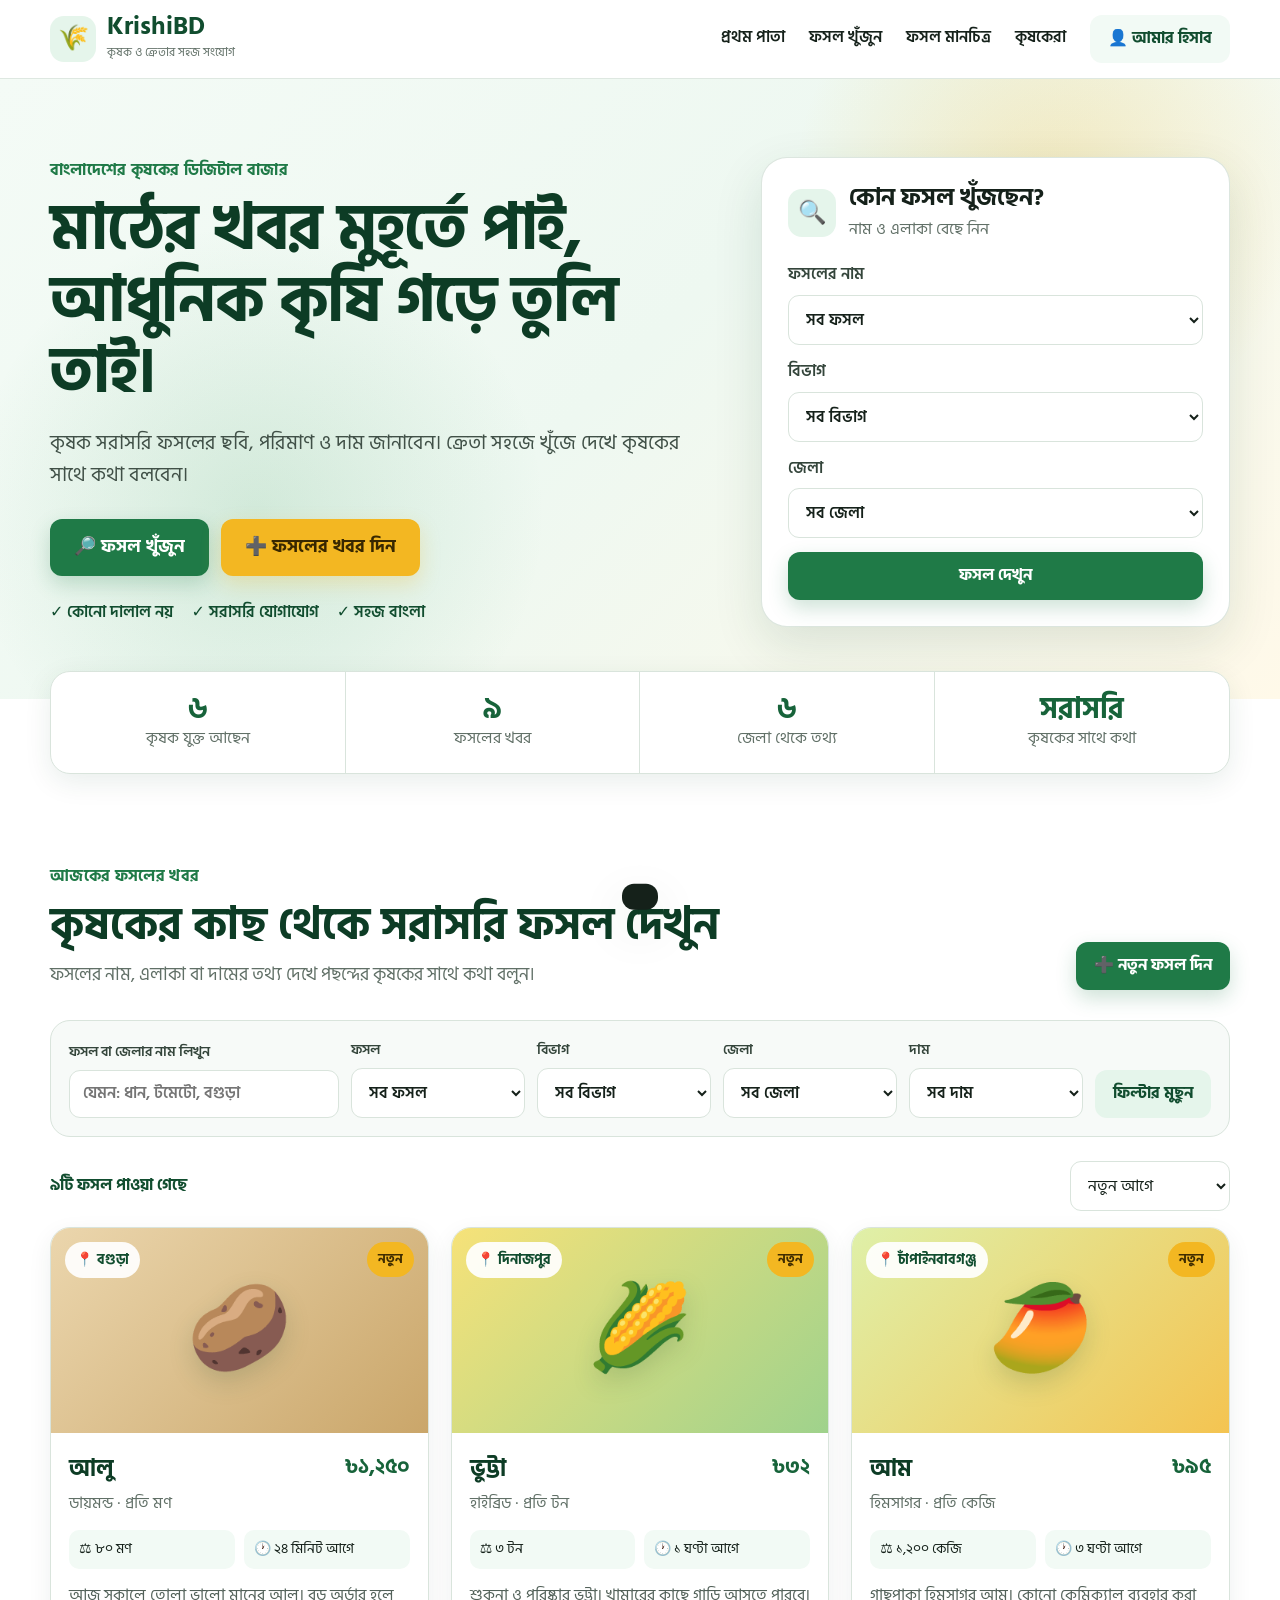
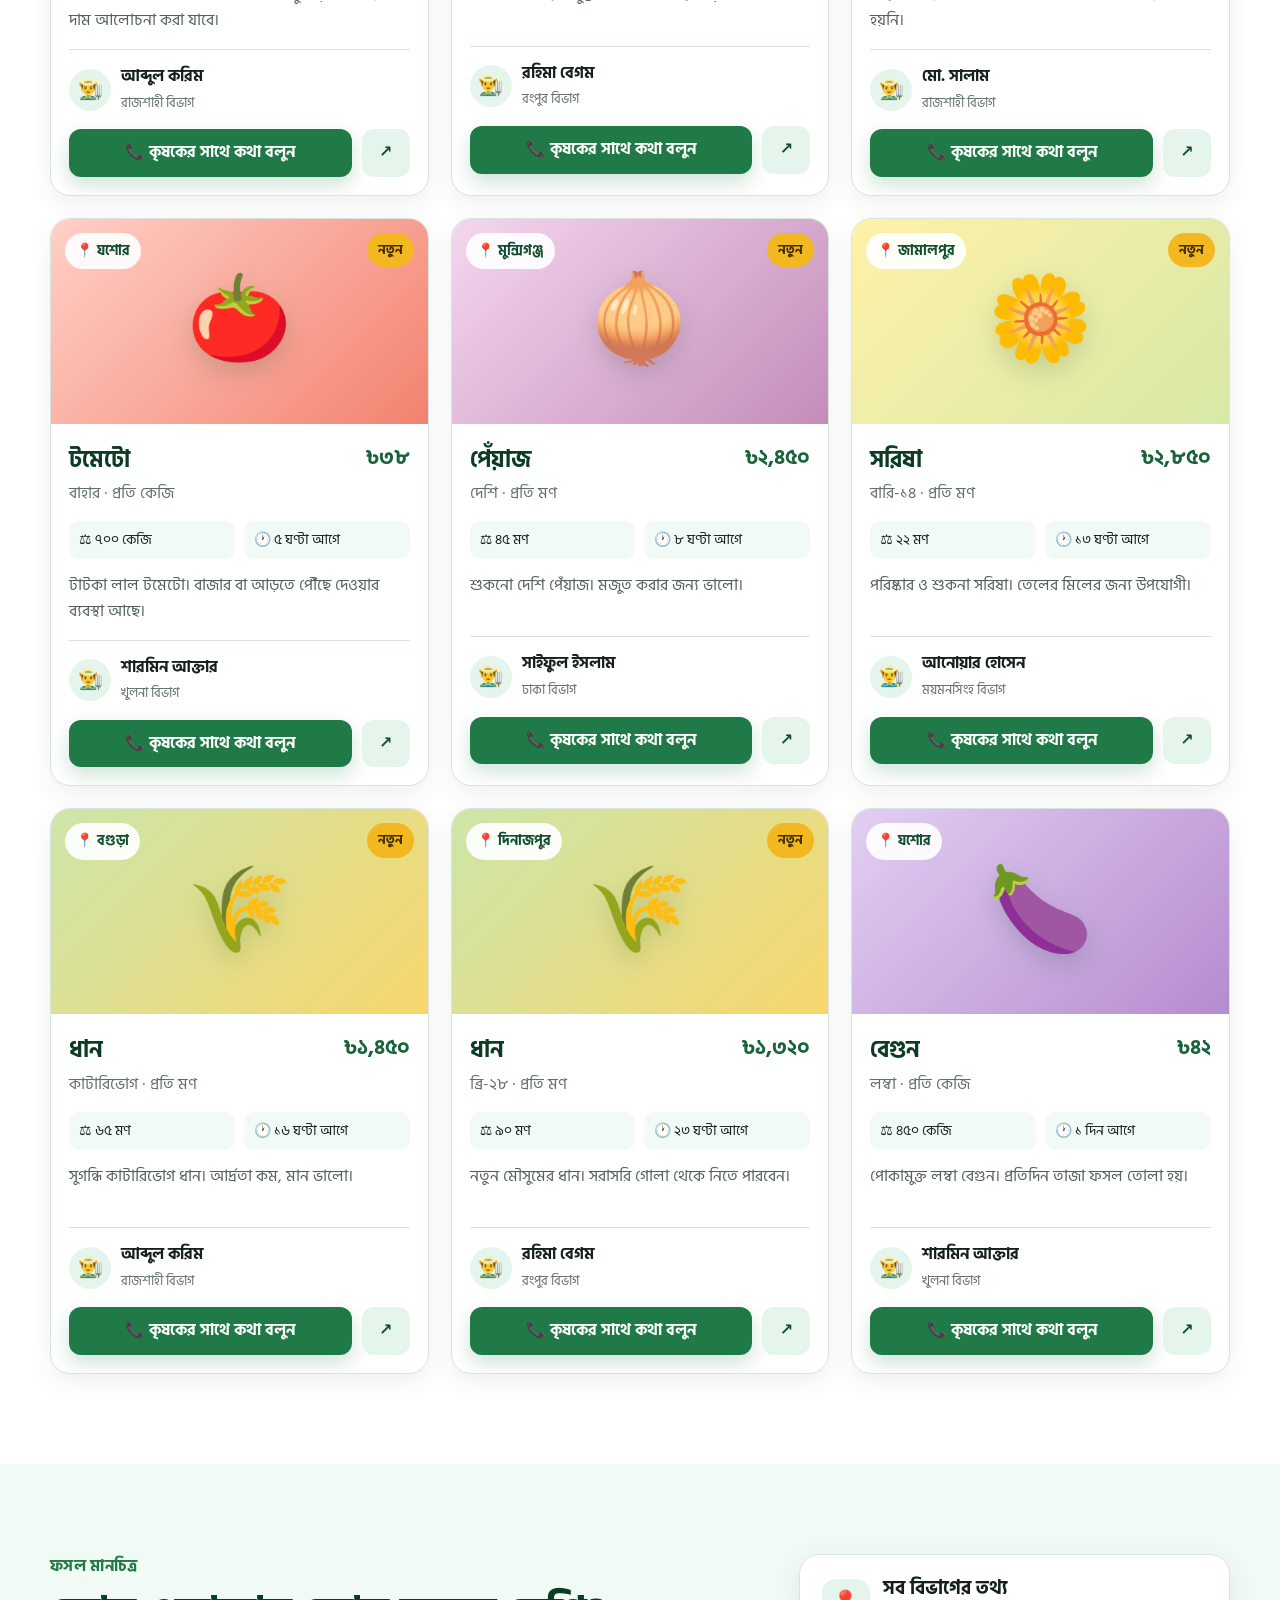
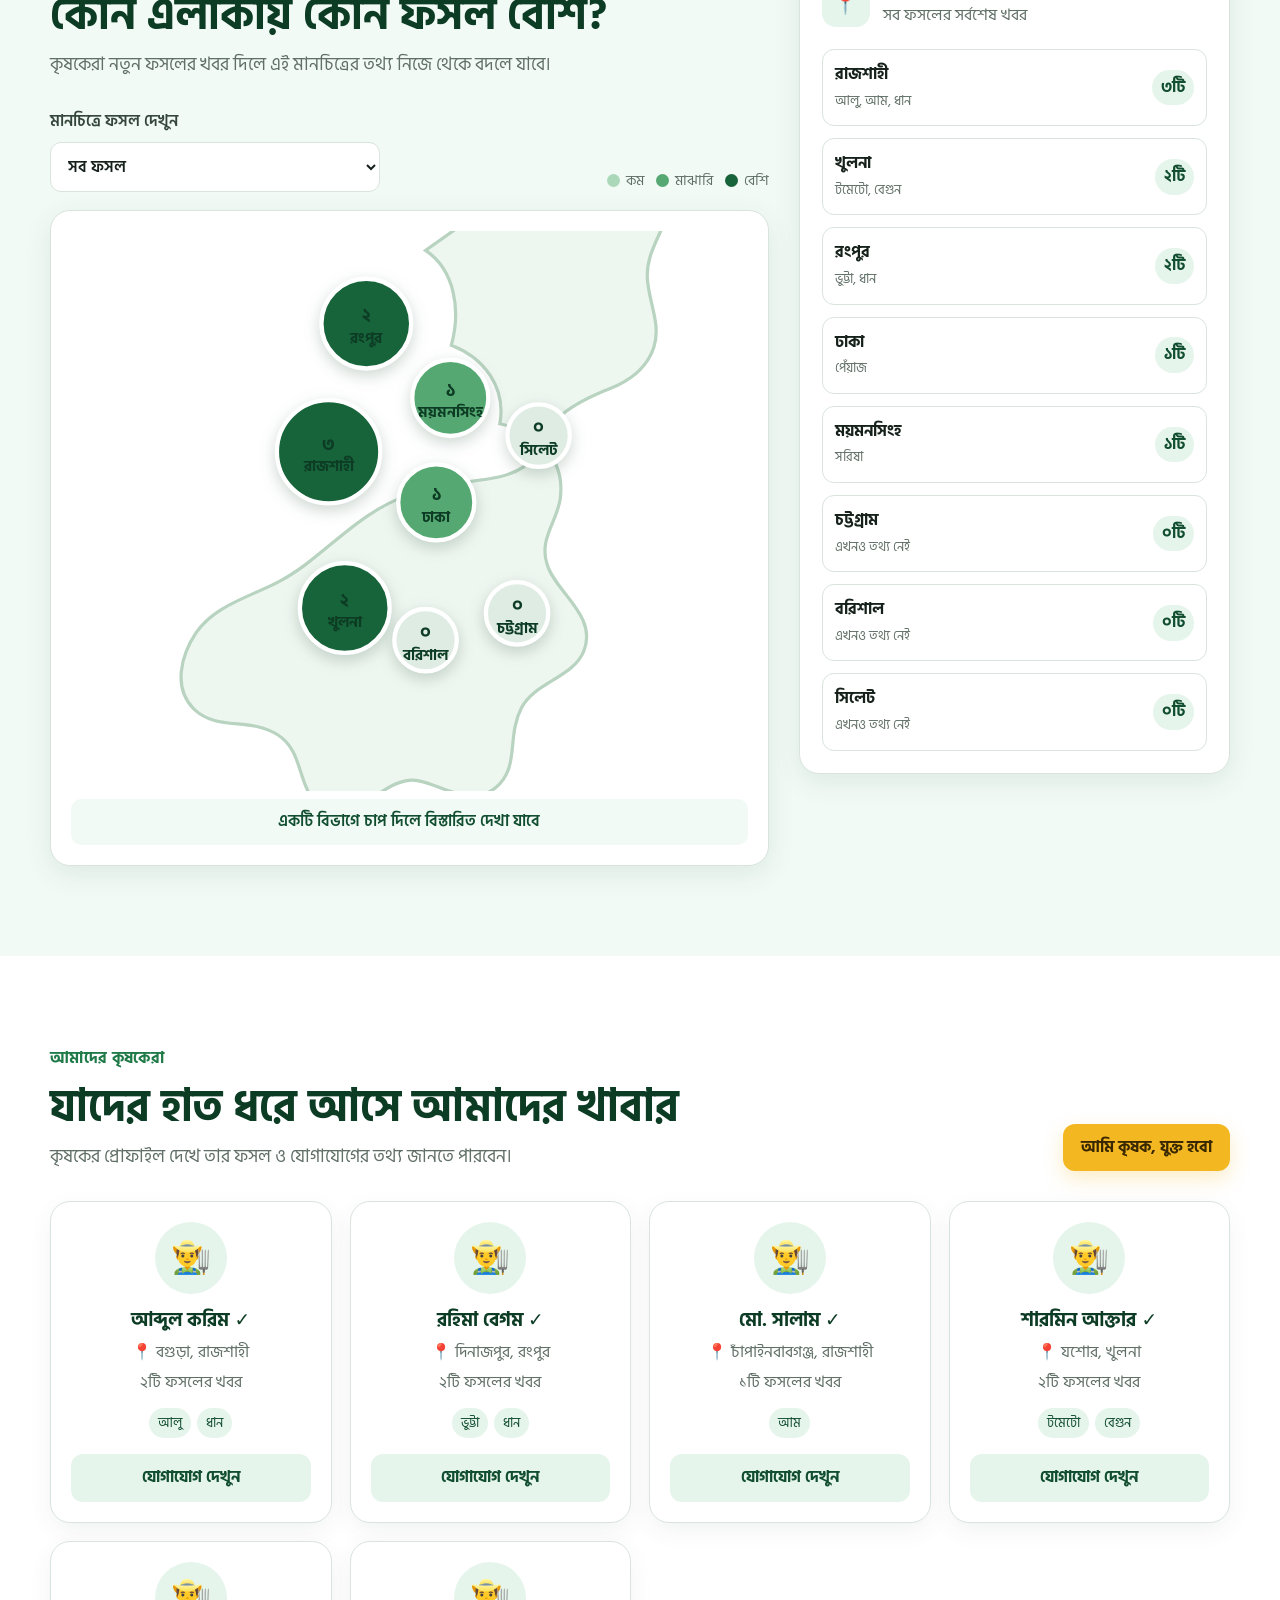
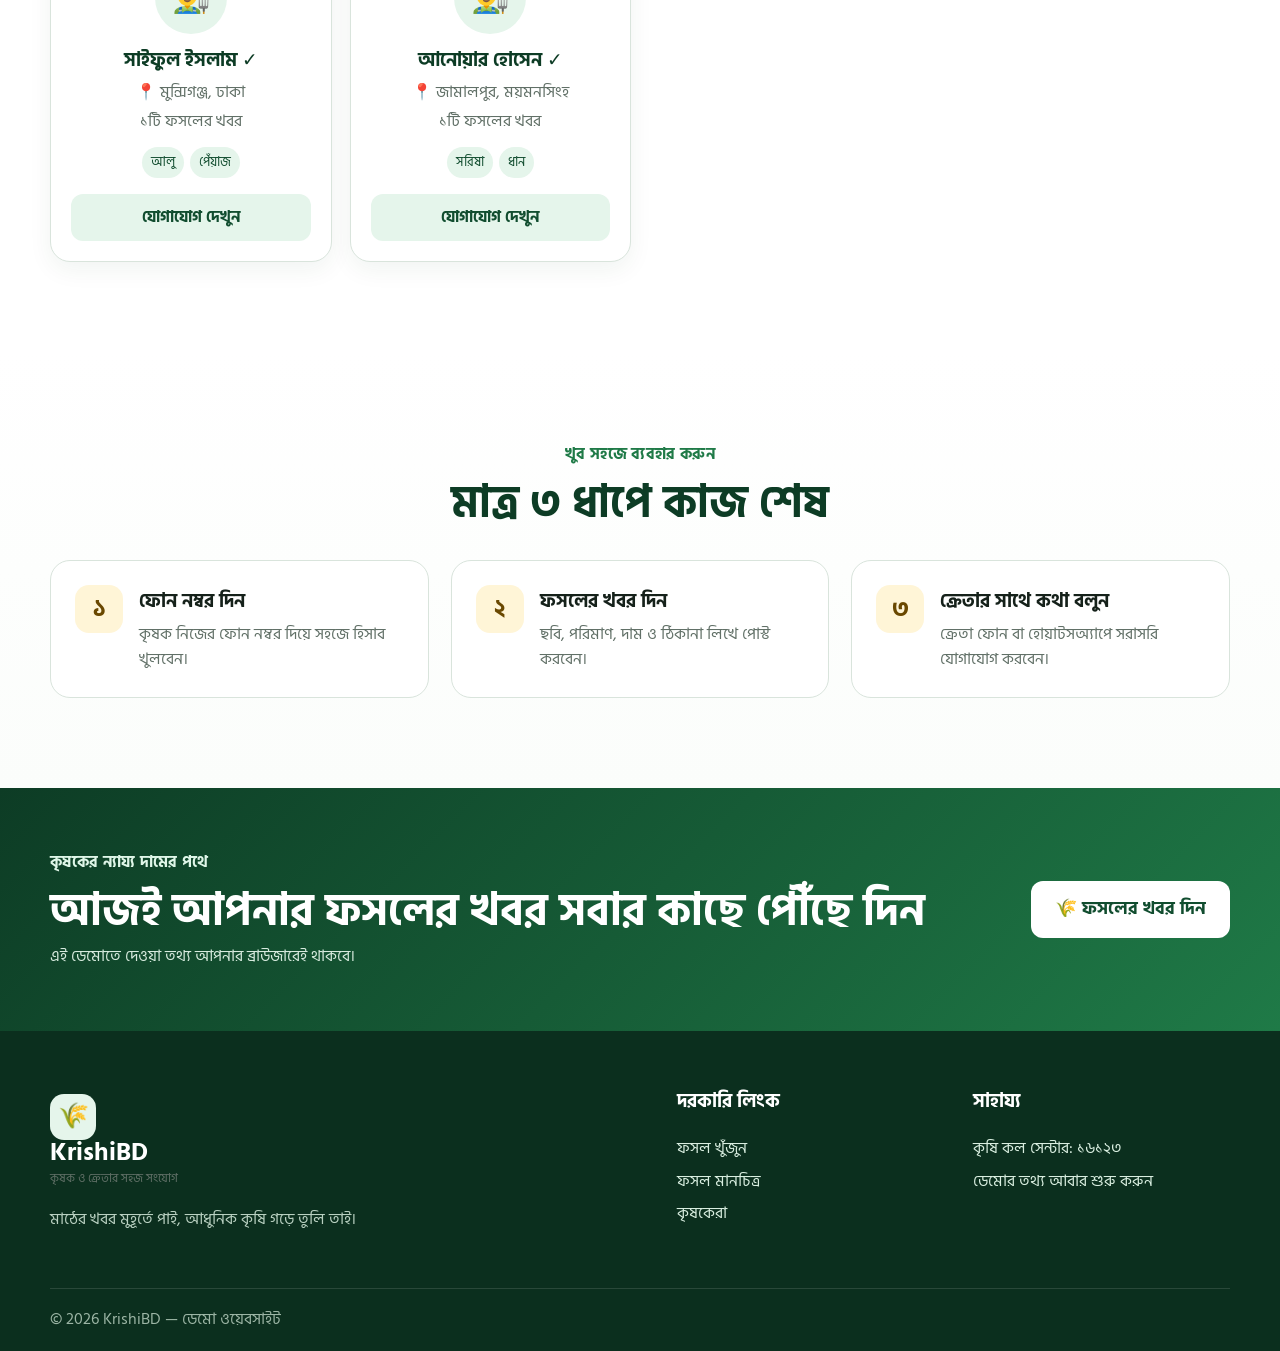
==== index.html @ a8536358 "Add files via upload" ====
<!DOCTYPE html>
<html lang="bn">
<head>
  <meta charset="UTF-8" />
  <meta name="viewport" content="width=device-width, initial-scale=1.0" />
  <meta name="description" content="KrishiBD — বাংলাদেশের কৃষক ও ক্রেতাদের সহজ সংযোগের ডিজিটাল প্ল্যাটফর্ম।" />
  <meta name="theme-color" content="#17633a" />
  <title>KrishiBD — কৃষকের ফসল, সবার কাছে</title>
  <link rel="preconnect" href="https://fonts.googleapis.com" />
  <link rel="preconnect" href="https://fonts.gstatic.com" crossorigin />
  <link href="https://fonts.googleapis.com/css2?family=Hind+Siliguri:wght@400;500;600;700&display=swap" rel="stylesheet" />
  <link rel="stylesheet" href="styles.css" />
</head>
<body>
  <a class="skip-link" href="#mainContent">মূল অংশে যান</a>

  <header class="site-header">
    <div class="container header-inner">
      <a class="brand" href="#home" aria-label="KrishiBD প্রথম পাতা">
        <span class="brand-mark" aria-hidden="true">🌾</span>
        <span>
          <strong>KrishiBD</strong>
          <small>কৃষক ও ক্রেতার সহজ সংযোগ</small>
        </span>
      </a>

      <button class="menu-button" id="menuButton" type="button" aria-expanded="false" aria-controls="mainNav">
        <span aria-hidden="true">☰</span>
        মেনু
      </button>

      <nav class="main-nav" id="mainNav" aria-label="প্রধান মেনু">
        <a href="#home">প্রথম পাতা</a>
        <a href="#crops">ফসল খুঁজুন</a>
        <a href="#map">ফসল মানচিত্র</a>
        <a href="#farmers">কৃষকেরা</a>
        <button class="button button-light" id="accountButton" type="button">👤 আমার হিসাব</button>
      </nav>
    </div>
  </header>

  <main id="mainContent">
    <section class="hero" id="home">
      <div class="container hero-grid">
        <div class="hero-copy">
          <span class="eyebrow">বাংলাদেশের কৃষকের ডিজিটাল বাজার</span>
          <h1>মাঠের খবর মুহূর্তে পাই,<br />আধুনিক কৃষি গড়ে তুলি তাই।</h1>
          <p>
            কৃষক সরাসরি ফসলের ছবি, পরিমাণ ও দাম জানাবেন। ক্রেতা সহজে খুঁজে দেখে কৃষকের সাথে কথা বলবেন।
          </p>
          <div class="hero-actions">
            <a class="button button-primary button-large" href="#crops">🔎 ফসল খুঁজুন</a>
            <button class="button button-secondary button-large" id="addPostHero" type="button">➕ ফসলের খবর দিন</button>
          </div>
          <div class="trust-line">
            <span>✓ কোনো দালাল নয়</span>
            <span>✓ সরাসরি যোগাযোগ</span>
            <span>✓ সহজ বাংলা</span>
          </div>
        </div>

        <aside class="hero-card" aria-label="দ্রুত ফসল খোঁজার ফর্ম">
          <div class="hero-card-heading">
            <span class="round-icon" aria-hidden="true">🔍</span>
            <div>
              <h2>কোন ফসল খুঁজছেন?</h2>
              <p>নাম ও এলাকা বেছে নিন</p>
            </div>
          </div>

          <form id="heroSearchForm" class="search-form">
            <label>
              ফসলের নাম
              <select id="heroCrop">
                <option value="">সব ফসল</option>
              </select>
            </label>
            <label>
              বিভাগ
              <select id="heroDivision">
                <option value="">সব বিভাগ</option>
              </select>
            </label>
            <label>
              জেলা
              <select id="heroDistrict">
                <option value="">সব জেলা</option>
              </select>
            </label>
            <button class="button button-primary button-block" type="submit">ফসল দেখুন</button>
          </form>
        </aside>
      </div>
    </section>

    <section class="quick-stats" aria-label="ওয়েবসাইটের সংক্ষিপ্ত তথ্য">
      <div class="container stats-grid">
        <article><strong id="statFarmers">০</strong><span>কৃষক যুক্ত আছেন</span></article>
        <article><strong id="statPosts">০</strong><span>ফসলের খবর</span></article>
        <article><strong id="statDistricts">০</strong><span>জেলা থেকে তথ্য</span></article>
        <article><strong>সরাসরি</strong><span>কৃষকের সাথে কথা</span></article>
      </div>
    </section>

    <section class="section" id="crops">
      <div class="container">
        <div class="section-heading split-heading">
          <div>
            <span class="eyebrow">আজকের ফসলের খবর</span>
            <h2>কৃষকের কাছ থেকে সরাসরি ফসল দেখুন</h2>
            <p>ফসলের নাম, এলাকা বা দামের তথ্য দেখে পছন্দের কৃষকের সাথে কথা বলুন।</p>
          </div>
          <button class="button button-primary" id="addPostTop" type="button">➕ নতুন ফসল দিন</button>
        </div>

        <div class="filter-panel" aria-label="ফসল খোঁজার ফিল্টার">
          <label class="search-wide">
            <span>ফসল বা জেলার নাম লিখুন</span>
            <input id="keywordSearch" type="search" placeholder="যেমন: ধান, টমেটো, বগুড়া" />
          </label>
          <label>
            <span>ফসল</span>
            <select id="cropFilter"><option value="">সব ফসল</option></select>
          </label>
          <label>
            <span>বিভাগ</span>
            <select id="divisionFilter"><option value="">সব বিভাগ</option></select>
          </label>
          <label>
            <span>জেলা</span>
            <select id="districtFilter"><option value="">সব জেলা</option></select>
          </label>
          <label>
            <span>দাম</span>
            <select id="priceFilter">
              <option value="">সব দাম</option>
              <option value="low">৳৫০ পর্যন্ত</option>
              <option value="medium">৳৫১–৳১০০</option>
              <option value="high">৳১০০-এর বেশি</option>
            </select>
          </label>
          <button class="button button-soft" id="clearFilters" type="button">ফিল্টার মুছুন</button>
        </div>

        <div class="result-line">
          <p id="resultCount">০টি ফসল পাওয়া গেছে</p>
          <select id="sortPosts" aria-label="ফসল সাজানোর ধরন">
            <option value="newest">নতুন আগে</option>
            <option value="priceLow">কম দাম আগে</option>
            <option value="priceHigh">বেশি দাম আগে</option>
            <option value="quantityHigh">বেশি পরিমাণ আগে</option>
          </select>
        </div>

        <div class="crop-grid" id="cropGrid" aria-live="polite"></div>
        <div class="empty-state hidden" id="emptyState">
          <div aria-hidden="true">🌱</div>
          <h3>কোনো ফসল পাওয়া যায়নি</h3>
          <p>অন্য ফসল বা এলাকা দিয়ে আবার খুঁজুন।</p>
          <button class="button button-primary" type="button" id="emptyClear">সব ফসল দেখুন</button>
        </div>
      </div>
    </section>

    <section class="section section-soft" id="map">
      <div class="container map-layout">
        <div>
          <div class="section-heading">
            <span class="eyebrow">ফসল মানচিত্র</span>
            <h2>কোন এলাকায় কোন ফসল বেশি?</h2>
            <p>কৃষকেরা নতুন ফসলের খবর দিলে এই মানচিত্রের তথ্য নিজে থেকে বদলে যাবে।</p>
          </div>

          <div class="map-controls">
            <label>
              মানচিত্রে ফসল দেখুন
              <select id="mapCropSelect"><option value="">সব ফসল</option></select>
            </label>
            <div class="legend" aria-label="মানচিত্রের রঙের অর্থ">
              <span><i class="level level-low"></i> কম</span>
              <span><i class="level level-medium"></i> মাঝারি</span>
              <span><i class="level level-high"></i> বেশি</span>
            </div>
          </div>

          <div class="map-card">
            <svg class="bd-map" viewBox="0 0 420 520" role="img" aria-labelledby="mapTitle mapDesc">
              <title id="mapTitle">বাংলাদেশের বিভাগভিত্তিক ফসল মানচিত্র</title>
              <desc id="mapDesc">প্রতিটি বৃত্ত একটি বিভাগ দেখায়। ফসলের পোস্ট বেশি হলে বৃত্ত বড় ও গাঢ় হবে।</desc>
              <path class="map-shape" d="M225 18c27 18 33 55 24 88 31 12 51 40 45 73 37 8 61 34 56 70-3 21-20 37-12 61 8 26 47 47 34 80-10 25-46 29-58 53-14 27-1 55-24 74-26 21-58-9-79-7-31 3-46 38-77 27-30-11-19-52-46-69-26-17-56-3-78-24-20-20-12-50 2-71 17-25 49-33 76-47 31-16 55-43 84-62 25-17 52-26 83-30 22-3 45-4 61-15 17-12 18-35 35-48 13-11 28-18 46-25 20-8 34-20 40-38 7-22-5-42-6-64-2-30 24-52 22-82-2-27-28-44-19-72 6-20 23-35 42-49Z" />
              <g id="mapPoints"></g>
            </svg>
            <div class="map-tip" id="mapTip">একটি বিভাগে চাপ দিলে বিস্তারিত দেখা যাবে</div>
          </div>
        </div>

        <aside class="map-summary">
          <div class="summary-header">
            <span class="round-icon" aria-hidden="true">📍</span>
            <div>
              <h3 id="mapSummaryTitle">সব বিভাগের তথ্য</h3>
              <p id="mapSummarySub">সর্বশেষ ফসলের খবর অনুযায়ী</p>
            </div>
          </div>
          <div id="mapSummaryList" class="summary-list"></div>
        </aside>
      </div>
    </section>

    <section class="section" id="farmers">
      <div class="container">
        <div class="section-heading split-heading">
          <div>
            <span class="eyebrow">আমাদের কৃষকেরা</span>
            <h2>যাদের হাত ধরে আসে আমাদের খাবার</h2>
            <p>কৃষকের প্রোফাইল দেখে তার ফসল ও যোগাযোগের তথ্য জানতে পারবেন।</p>
          </div>
          <button class="button button-secondary" id="joinFarmer" type="button">আমি কৃষক, যুক্ত হবো</button>
        </div>
        <div class="farmer-grid" id="farmerGrid"></div>
      </div>
    </section>

    <section class="section steps-section">
      <div class="container">
        <div class="section-heading centered">
          <span class="eyebrow">খুব সহজে ব্যবহার করুন</span>
          <h2>মাত্র ৩ ধাপে কাজ শেষ</h2>
        </div>
        <div class="steps-grid">
          <article><span>১</span><div><h3>ফোন নম্বর দিন</h3><p>কৃষক নিজের ফোন নম্বর দিয়ে সহজে হিসাব খুলবেন।</p></div></article>
          <article><span>২</span><div><h3>ফসলের খবর দিন</h3><p>ছবি, পরিমাণ, দাম ও ঠিকানা লিখে পোস্ট করবেন।</p></div></article>
          <article><span>৩</span><div><h3>ক্রেতার সাথে কথা বলুন</h3><p>ক্রেতা ফোন বা হোয়াটসঅ্যাপে সরাসরি যোগাযোগ করবেন।</p></div></article>
        </div>
      </div>
    </section>

    <section class="cta-section">
      <div class="container cta-inner">
        <div>
          <span class="eyebrow light">কৃষকের ন্যায্য দামের পথে</span>
          <h2>আজই আপনার ফসলের খবর সবার কাছে পৌঁছে দিন</h2>
          <p>এই ডেমোতে দেওয়া তথ্য আপনার ব্রাউজারেই থাকবে।</p>
        </div>
        <button class="button button-white button-large" id="addPostBottom" type="button">🌾 ফসলের খবর দিন</button>
      </div>
    </section>
  </main>

  <footer class="site-footer">
    <div class="container footer-grid">
      <div>
        <a class="brand footer-brand" href="#home">
          <span class="brand-mark" aria-hidden="true">🌾</span>
          <span><strong>KrishiBD</strong><small>কৃষক ও ক্রেতার সহজ সংযোগ</small></span>
        </a>
        <p>মাঠের খবর মুহূর্তে পাই, আধুনিক কৃষি গড়ে তুলি তাই।</p>
      </div>
      <div>
        <h3>দরকারি লিংক</h3>
        <a href="#crops">ফসল খুঁজুন</a>
        <a href="#map">ফসল মানচিত্র</a>
        <a href="#farmers">কৃষকেরা</a>
      </div>
      <div>
        <h3>সাহায্য</h3>
        <a href="tel:16123">কৃষি কল সেন্টার: ১৬১২৩</a>
        <button class="text-button" id="resetDemo" type="button">ডেমোর তথ্য আবার শুরু করুন</button>
      </div>
    </div>
    <div class="container copyright">© <span id="currentYear"></span> KrishiBD — ডেমো ওয়েবসাইট</div>
  </footer>

  <div class="toast" id="toast" role="status" aria-live="polite"></div>

  <dialog class="modal" id="accountModal">
    <form method="dialog" class="modal-shell" id="accountForm">
      <button class="modal-close" type="button" data-close-modal aria-label="বন্ধ করুন">✕</button>
      <div class="modal-heading">
        <span class="round-icon">👨‍🌾</span>
        <div><h2>কৃষক হিসাব খুলুন</h2><p>সহজ তথ্য দিন। পরে পরিবর্তন করতে পারবেন।</p></div>
      </div>
      <div class="form-grid">
        <label>আপনার নাম<input id="farmerName" required placeholder="যেমন: আব্দুল করিম" /></label>
        <label>ফোন নম্বর<input id="farmerPhone" required inputmode="tel" pattern="01[0-9]{9}" placeholder="01XXXXXXXXX" /></label>
        <label>বিভাগ<select id="farmerDivision" required><option value="">বিভাগ বাছুন</option></select></label>
        <label>জেলা<select id="farmerDistrict" required><option value="">জেলা বাছুন</option></select></label>
        <label class="full">গ্রাম / ঠিকানা<input id="farmerAddress" required placeholder="যেমন: শেরপুর সদর, বগুড়া" /></label>
        <label class="full">আপনি কোন ফসল করেন?<input id="farmerCrops" required placeholder="যেমন: ধান, আলু, সরিষা" /></label>
      </div>
      <label class="check-row"><input type="checkbox" required /> আমি দেওয়া তথ্য সঠিক বলে জানাচ্ছি</label>
      <button class="button button-primary button-block" value="default" type="submit">হিসাব খুলুন</button>
    </form>
  </dialog>

  <dialog class="modal" id="postModal">
    <form method="dialog" class="modal-shell" id="postForm">
      <button class="modal-close" type="button" data-close-modal aria-label="বন্ধ করুন">✕</button>
      <div class="modal-heading">
        <span class="round-icon">🌱</span>
        <div><h2>ফসলের নতুন খবর দিন</h2><p>ক্রেতা যেন সহজে বুঝতে পারে, পরিষ্কার তথ্য লিখুন।</p></div>
      </div>
      <div class="form-grid">
        <label>ফসলের নাম<select id="postCrop" required><option value="">ফসল বাছুন</option></select></label>
        <label>জাত / ধরন<input id="postVariety" required placeholder="যেমন: কাটারিভোগ" /></label>
        <label>পরিমাণ<input id="postQuantity" required type="number" min="1" placeholder="যেমন: ৫০" /></label>
        <label>পরিমাণের একক<select id="postUnit" required><option value="কেজি">কেজি</option><option value="মণ">মণ</option><option value="টন">টন</option><option value="পিস">পিস</option></select></label>
        <label>প্রতি এককের দাম (টাকা)<input id="postPrice" required type="number" min="1" placeholder="যেমন: ৪৫" /></label>
        <label>ফোন নম্বর<input id="postPhone" required inputmode="tel" pattern="01[0-9]{9}" placeholder="01XXXXXXXXX" /></label>
        <label>বিভাগ<select id="postDivision" required><option value="">বিভাগ বাছুন</option></select></label>
        <label>জেলা<select id="postDistrict" required><option value="">জেলা বাছুন</option></select></label>
        <label class="full">ফসল সম্পর্কে লিখুন<textarea id="postDetails" required rows="3" placeholder="ফসল কবে তোলা হয়েছে, মান কেমন, কোথা থেকে নিতে হবে—এসব লিখুন।"></textarea></label>
        <label class="full image-picker">ফসলের ছবি (না দিলেও হবে)<input id="postImage" type="file" accept="image/*" /><span>📷 ছবি বাছুন</span><small>ছোট ছবি দিন, সর্বোচ্চ ১.৫ এমবি</small></label>
      </div>
      <button class="button button-primary button-block" value="default" type="submit">ফসলের খবর প্রকাশ করুন</button>
    </form>
  </dialog>

  <dialog class="modal" id="contactModal">
    <div class="modal-shell compact-modal">
      <button class="modal-close" type="button" data-close-contact aria-label="বন্ধ করুন">✕</button>
      <div class="contact-icon">📞</div>
      <h2 id="contactTitle">কৃষকের সাথে কথা বলুন</h2>
      <p id="contactText"></p>
      <div class="contact-actions">
        <a class="button button-primary button-block" id="callLink" href="#">ফোন করুন</a>
        <a class="button button-whatsapp button-block" id="whatsappLink" href="#" target="_blank" rel="noopener">হোয়াটসঅ্যাপ করুন</a>
      </div>
      <p class="safety-note">কেনার আগে ফসল দেখে, পরিমাণ ও দাম নিশ্চিত করুন। অগ্রিম টাকা পাঠানোর আগে সতর্ক থাকুন।</p>
    </div>
  </dialog>

  <script src="app.js"></script>
</body>
</html>
---- styles.css ----
:root {
  --green-950: #0d3c25;
  --green-900: #114d2f;
  --green-800: #17633a;
  --green-700: #1f7a47;
  --green-600: #2c9257;
  --green-100: #e5f5eb;
  --green-50: #f2faf5;
  --yellow-500: #f3b722;
  --yellow-100: #fff5d7;
  --ink: #15211a;
  --muted: #617067;
  --line: #d9e4dc;
  --white: #ffffff;
  --soft: #f7faf8;
  --danger: #b42318;
  --shadow: 0 18px 50px rgba(15, 69, 39, 0.12);
  --shadow-sm: 0 8px 28px rgba(15, 69, 39, 0.09);
  --radius: 20px;
  --radius-sm: 13px;
}

* { box-sizing: border-box; }
html { scroll-behavior: smooth; }
body {
  margin: 0;
  font-family: "Hind Siliguri", system-ui, sans-serif;
  color: var(--ink);
  background: var(--white);
  line-height: 1.6;
}
body.modal-open { overflow: hidden; }
button, input, select, textarea { font: inherit; }
button, a { -webkit-tap-highlight-color: transparent; }
a { color: inherit; text-decoration: none; }
img { max-width: 100%; display: block; }
.container { width: min(1180px, calc(100% - 32px)); margin: 0 auto; }
.hidden { display: none !important; }

.skip-link {
  position: fixed; left: 16px; top: -60px; z-index: 999;
  background: var(--ink); color: white; padding: 10px 16px; border-radius: 8px;
}
.skip-link:focus { top: 16px; }

.site-header {
  position: sticky; top: 0; z-index: 100;
  background: rgba(255,255,255,.95); backdrop-filter: blur(14px);
  border-bottom: 1px solid rgba(217,228,220,.85);
}
.header-inner { min-height: 78px; display: flex; align-items: center; justify-content: space-between; gap: 24px; }
.brand { display: inline-flex; align-items: center; gap: 11px; }
.brand-mark { display: grid; place-items: center; width: 46px; height: 46px; background: var(--green-100); border-radius: 14px; font-size: 25px; }
.brand strong { display: block; color: var(--green-900); font-size: 25px; line-height: 1; }
.brand small { color: var(--muted); font-size: 12px; }
.main-nav { display: flex; align-items: center; gap: 24px; font-weight: 600; }
.main-nav > a { padding: 8px 0; border-bottom: 2px solid transparent; }
.main-nav > a:hover, .main-nav > a:focus { color: var(--green-700); border-bottom-color: var(--green-700); }
.menu-button { display: none; border: 0; background: var(--green-100); color: var(--green-900); border-radius: 10px; padding: 9px 13px; font-weight: 700; }

.button {
  border: 0; border-radius: 12px; padding: 11px 18px; min-height: 46px;
  display: inline-flex; align-items: center; justify-content: center; gap: 8px;
  font-weight: 700; cursor: pointer; transition: transform .2s ease, box-shadow .2s ease, background .2s ease;
}
.button:hover { transform: translateY(-1px); }
.button:focus-visible, input:focus-visible, select:focus-visible, textarea:focus-visible, a:focus-visible { outline: 3px solid rgba(243,183,34,.45); outline-offset: 2px; }
.button-primary { background: var(--green-700); color: white; box-shadow: 0 8px 20px rgba(31,122,71,.22); }
.button-primary:hover { background: var(--green-800); }
.button-secondary { background: var(--yellow-500); color: #382700; box-shadow: 0 8px 20px rgba(243,183,34,.25); }
.button-soft { background: var(--green-100); color: var(--green-900); }
.button-light { background: var(--green-50); color: var(--green-900); }
.button-white { background: white; color: var(--green-900); }
.button-whatsapp { background: #20aa5f; color: white; }
.button-large { min-height: 54px; padding: 14px 24px; font-size: 18px; }
.button-block { width: 100%; }
.text-button { background: none; border: 0; padding: 0; color: #d9eee0; cursor: pointer; text-align: left; }

.hero {
  background:
    radial-gradient(circle at 82% 18%, rgba(243,183,34,.24), transparent 22%),
    radial-gradient(circle at 20% 70%, rgba(54,153,89,.16), transparent 26%),
    linear-gradient(135deg, #f4fbf6 0%, #eef8f1 48%, #fff9e9 100%);
  padding: 78px 0 72px;
  overflow: hidden;
}
.hero-grid { display: grid; grid-template-columns: 1.16fr .84fr; align-items: center; gap: 64px; }
.eyebrow { display: inline-block; font-weight: 700; color: var(--green-700); letter-spacing: .02em; margin-bottom: 10px; }
.eyebrow.light { color: #dff6e8; }
.hero h1 { margin: 0 0 18px; color: var(--green-950); font-size: clamp(40px, 5vw, 66px); line-height: 1.12; letter-spacing: -.02em; }
.hero-copy > p { max-width: 660px; font-size: 20px; color: #405047; margin: 0 0 28px; }
.hero-actions { display: flex; flex-wrap: wrap; gap: 12px; }
.trust-line { margin-top: 24px; display: flex; gap: 18px; flex-wrap: wrap; color: var(--green-900); font-weight: 600; }
.hero-card { background: white; border: 1px solid rgba(217,228,220,.9); border-radius: 26px; padding: 26px; box-shadow: var(--shadow); position: relative; }
.hero-card::before { content: ""; position: absolute; inset: -16px -18px auto auto; width: 90px; height: 90px; border-radius: 28px; background: var(--yellow-100); z-index: -1; transform: rotate(12deg); }
.hero-card-heading, .modal-heading, .summary-header { display: flex; gap: 13px; align-items: center; margin-bottom: 20px; }
.hero-card h2, .modal-heading h2, .summary-header h3 { margin: 0; line-height: 1.2; }
.hero-card p, .modal-heading p, .summary-header p { margin: 4px 0 0; color: var(--muted); }
.round-icon { flex: 0 0 auto; width: 48px; height: 48px; border-radius: 14px; background: var(--green-100); display: grid; place-items: center; font-size: 23px; }
.search-form { display: grid; gap: 14px; }
label { display: grid; gap: 7px; font-weight: 600; color: #34453b; }
input, select, textarea { width: 100%; border: 1px solid var(--line); background: white; border-radius: 11px; min-height: 48px; padding: 10px 13px; color: var(--ink); }
textarea { resize: vertical; }

.quick-stats { margin-top: -28px; position: relative; z-index: 2; }
.stats-grid { background: white; border: 1px solid var(--line); border-radius: 20px; box-shadow: var(--shadow-sm); display: grid; grid-template-columns: repeat(4, 1fr); overflow: hidden; }
.stats-grid article { padding: 22px 24px; text-align: center; border-right: 1px solid var(--line); }
.stats-grid article:last-child { border-right: 0; }
.stats-grid strong { display: block; color: var(--green-800); font-size: 29px; line-height: 1.1; }
.stats-grid span { color: var(--muted); }

.section { padding: 90px 0; }
.section-soft { background: var(--green-50); }
.section-heading { max-width: 700px; margin-bottom: 30px; }
.section-heading h2 { margin: 0 0 9px; color: var(--green-950); font-size: clamp(30px, 4vw, 44px); line-height: 1.18; }
.section-heading p { margin: 0; color: var(--muted); font-size: 18px; }
.split-heading { max-width: none; display: flex; align-items: end; justify-content: space-between; gap: 24px; }
.centered { text-align: center; margin-left: auto; margin-right: auto; }

.filter-panel { background: var(--soft); border: 1px solid var(--line); border-radius: var(--radius); padding: 18px; display: grid; grid-template-columns: 1.55fr repeat(4, 1fr) auto; gap: 12px; align-items: end; }
.filter-panel label span { font-size: 14px; }
.filter-panel .button { min-height: 48px; white-space: nowrap; }
.result-line { display: flex; justify-content: space-between; align-items: center; margin: 24px 0 16px; gap: 16px; }
.result-line p { margin: 0; font-weight: 700; color: var(--green-900); }
.result-line select { width: auto; min-width: 160px; }

.crop-grid { display: grid; grid-template-columns: repeat(3, 1fr); gap: 22px; }
.crop-card { border: 1px solid var(--line); border-radius: var(--radius); overflow: hidden; background: white; box-shadow: 0 8px 24px rgba(13,60,37,.07); transition: transform .2s ease, box-shadow .2s ease; }
.crop-card:hover { transform: translateY(-4px); box-shadow: var(--shadow-sm); }
.crop-image { height: 205px; position: relative; overflow: hidden; background: linear-gradient(135deg, #dcefdc, #f8e8ad); display: grid; place-items: center; }
.crop-image img { width: 100%; height: 100%; object-fit: cover; }
.crop-emoji { font-size: 84px; filter: drop-shadow(0 10px 12px rgba(13,60,37,.16)); }
.crop-badge { position: absolute; left: 14px; top: 14px; background: rgba(255,255,255,.92); border-radius: 999px; padding: 7px 11px; color: var(--green-900); font-weight: 700; font-size: 14px; }
.fresh-badge { position: absolute; right: 14px; top: 14px; background: var(--yellow-500); color: #3f2c00; border-radius: 999px; padding: 7px 11px; font-weight: 700; font-size: 13px; }
.crop-body { padding: 18px; }
.crop-title-row { display: flex; align-items: start; justify-content: space-between; gap: 12px; }
.crop-title-row h3 { margin: 0; font-size: 23px; color: var(--green-950); }
.price { color: var(--green-800); font-weight: 700; font-size: 21px; white-space: nowrap; }
.crop-variety { margin: 3px 0 12px; color: var(--muted); }
.crop-meta { display: grid; grid-template-columns: 1fr 1fr; gap: 9px; margin: 14px 0; }
.crop-meta span { background: var(--green-50); border-radius: 10px; padding: 8px 10px; font-size: 14px; }
.crop-description { color: #526159; min-height: 48px; margin: 0 0 15px; }
.farmer-mini { display: flex; align-items: center; gap: 10px; padding-top: 14px; border-top: 1px solid var(--line); }
.avatar { width: 42px; height: 42px; flex: 0 0 auto; border-radius: 50%; background: var(--green-100); display: grid; place-items: center; font-size: 20px; }
.farmer-mini strong { display: block; }
.farmer-mini small { color: var(--muted); }
.card-actions { display: grid; grid-template-columns: 1fr auto; gap: 10px; margin-top: 14px; }
.share-button { width: 48px; padding: 0; background: var(--green-100); color: var(--green-900); }
.empty-state { text-align: center; background: var(--green-50); border: 1px dashed var(--green-600); border-radius: var(--radius); padding: 50px 20px; }
.empty-state > div { font-size: 54px; }
.empty-state h3 { margin: 4px 0; }
.empty-state p { color: var(--muted); }

.map-layout { display: grid; grid-template-columns: 1.25fr .75fr; gap: 30px; align-items: start; }
.map-controls { display: flex; justify-content: space-between; align-items: end; gap: 20px; margin-bottom: 18px; }
.map-controls label { width: min(330px, 100%); }
.legend { display: flex; gap: 12px; flex-wrap: wrap; color: var(--muted); font-size: 14px; }
.legend span { display: flex; align-items: center; gap: 6px; }
.level { width: 13px; height: 13px; border-radius: 50%; display: inline-block; }
.level-low { background: #acd8ba; }
.level-medium { background: #56a872; }
.level-high { background: #17633a; }
.map-card { background: white; border: 1px solid var(--line); border-radius: var(--radius); padding: 20px; box-shadow: var(--shadow-sm); }
.bd-map { width: 100%; max-height: 560px; }
.map-shape { fill: #eef6f0; stroke: #b9d3c1; stroke-width: 3; }
.map-point { cursor: pointer; transition: transform .2s ease; transform-box: fill-box; transform-origin: center; }
.map-point:hover, .map-point:focus { transform: scale(1.08); outline: none; }
.map-point circle { stroke: white; stroke-width: 4; filter: drop-shadow(0 5px 7px rgba(13,60,37,.2)); }
.map-point text { text-anchor: middle; font-weight: 700; pointer-events: none; fill: #0d3c25; }
.map-point .count { font-size: 17px; }
.map-point .name { font-size: 14px; }
.map-tip { background: var(--green-50); border-radius: 10px; padding: 10px 12px; color: var(--green-900); text-align: center; font-weight: 600; }
.map-summary { position: sticky; top: 100px; background: white; border: 1px solid var(--line); border-radius: var(--radius); padding: 22px; box-shadow: var(--shadow-sm); }
.summary-list { display: grid; gap: 12px; }
.summary-item { display: grid; grid-template-columns: 1fr auto; gap: 12px; align-items: center; padding: 12px; border: 1px solid var(--line); border-radius: 12px; }
.summary-item strong { display: block; }
.summary-item small { color: var(--muted); }
.summary-item .summary-count { background: var(--green-100); color: var(--green-900); border-radius: 999px; padding: 5px 9px; font-weight: 700; }

.farmer-grid { display: grid; grid-template-columns: repeat(4, 1fr); gap: 18px; }
.farmer-card { background: white; border: 1px solid var(--line); border-radius: var(--radius); padding: 20px; text-align: center; box-shadow: 0 8px 24px rgba(13,60,37,.06); }
.farmer-card .avatar { width: 72px; height: 72px; font-size: 32px; margin: 0 auto 12px; }
.farmer-card h3 { margin: 0; color: var(--green-950); }
.farmer-card p { margin: 4px 0; color: var(--muted); }
.farmer-card .crop-tags { display: flex; justify-content: center; flex-wrap: wrap; gap: 6px; margin: 12px 0 16px; }
.crop-tags span { background: var(--green-100); color: var(--green-900); border-radius: 999px; padding: 5px 9px; font-size: 13px; }

.steps-section { background: linear-gradient(180deg, white, #fbfdfb); }
.steps-grid { display: grid; grid-template-columns: repeat(3, 1fr); gap: 22px; }
.steps-grid article { display: flex; gap: 16px; border: 1px solid var(--line); border-radius: var(--radius); padding: 24px; background: white; }
.steps-grid article > span { width: 48px; height: 48px; display: grid; place-items: center; flex: 0 0 auto; background: var(--yellow-100); color: #6a4800; border-radius: 14px; font-size: 24px; font-weight: 700; }
.steps-grid h3 { margin: 2px 0 5px; }
.steps-grid p { margin: 0; color: var(--muted); }
.cta-section { background: linear-gradient(135deg, var(--green-950), var(--green-700)); color: white; padding: 62px 0; }
.cta-inner { display: flex; justify-content: space-between; align-items: center; gap: 30px; }
.cta-inner h2 { margin: 0 0 7px; font-size: clamp(30px, 4vw, 44px); line-height: 1.16; }
.cta-inner p { margin: 0; color: #d7ebde; }

.site-footer { background: #0b2f1e; color: #d9eee0; padding: 56px 0 18px; }
.footer-grid { display: grid; grid-template-columns: 1.6fr .7fr .7fr; gap: 40px; }
.footer-brand strong { color: white; }
.site-footer h3 { margin-top: 0; color: white; }
.site-footer a, .site-footer button { display: block; margin: 7px 0; }
.site-footer p { color: #b9d0c1; }
.copyright { margin-top: 40px; padding-top: 18px; border-top: 1px solid rgba(255,255,255,.12); color: #9cb5a5; }

.modal { border: 0; padding: 0; width: min(720px, calc(100% - 24px)); max-height: calc(100vh - 24px); background: transparent; }
.modal::backdrop { background: rgba(7,32,19,.72); backdrop-filter: blur(4px); }
.modal-shell { position: relative; background: white; border-radius: 22px; padding: 26px; max-height: calc(100vh - 24px); overflow: auto; }
.modal-close { position: absolute; right: 16px; top: 15px; width: 38px; height: 38px; border: 0; border-radius: 50%; background: var(--green-50); cursor: pointer; }
.form-grid { display: grid; grid-template-columns: 1fr 1fr; gap: 14px; }
.form-grid .full { grid-column: 1 / -1; }
.check-row { display: flex; align-items: center; gap: 9px; margin: 16px 0; }
.check-row input { width: 20px; min-height: 20px; }
.image-picker { border: 1px dashed var(--green-600); border-radius: 12px; padding: 15px; text-align: center; cursor: pointer; }
.image-picker input { position: absolute; opacity: 0; pointer-events: none; }
.image-picker span { font-size: 18px; color: var(--green-800); }
.image-picker small { color: var(--muted); font-weight: 400; }
.compact-modal { max-width: 480px; margin: auto; text-align: center; }
.contact-icon { width: 72px; height: 72px; border-radius: 50%; display: grid; place-items: center; margin: 0 auto 12px; background: var(--green-100); font-size: 32px; }
.contact-actions { display: grid; gap: 10px; margin-top: 18px; }
.safety-note { background: var(--yellow-100); color: #5a4109; border-radius: 10px; padding: 11px; font-size: 14px; text-align: left; }
.toast { position: fixed; left: 50%; bottom: 24px; transform: translate(-50%, 130%); z-index: 999; background: var(--ink); color: white; padding: 13px 18px; border-radius: 12px; box-shadow: var(--shadow); transition: transform .3s ease; max-width: calc(100% - 32px); text-align: center; }
.toast.show { transform: translate(-50%, 0); }

@media (max-width: 1050px) {
  .main-nav { gap: 15px; }
  .filter-panel { grid-template-columns: repeat(3, 1fr); }
  .search-wide { grid-column: span 2; }
  .crop-grid { grid-template-columns: repeat(2, 1fr); }
  .farmer-grid { grid-template-columns: repeat(2, 1fr); }
}

@media (max-width: 820px) {
  .header-inner { min-height: 68px; }
  .menu-button { display: inline-flex; align-items: center; gap: 7px; }
  .main-nav { display: none; position: absolute; top: 68px; left: 16px; right: 16px; flex-direction: column; align-items: stretch; gap: 4px; padding: 14px; background: white; border: 1px solid var(--line); border-radius: 16px; box-shadow: var(--shadow-sm); }
  .main-nav.open { display: flex; }
  .main-nav > a { padding: 10px; border: 0; border-radius: 9px; }
  .main-nav > a:hover { background: var(--green-50); }
  .hero { padding: 54px 0; }
  .hero-grid { grid-template-columns: 1fr; gap: 34px; }
  .hero h1 { font-size: clamp(38px, 9vw, 56px); }
  .stats-grid { grid-template-columns: repeat(2, 1fr); }
  .stats-grid article:nth-child(2) { border-right: 0; }
  .stats-grid article:nth-child(-n+2) { border-bottom: 1px solid var(--line); }
  .split-heading, .cta-inner { align-items: flex-start; flex-direction: column; }
  .filter-panel { grid-template-columns: 1fr 1fr; }
  .search-wide { grid-column: 1 / -1; }
  .map-layout { grid-template-columns: 1fr; }
  .map-summary { position: static; }
  .steps-grid { grid-template-columns: 1fr; }
  .footer-grid { grid-template-columns: 1fr 1fr; }
  .footer-grid > div:first-child { grid-column: 1 / -1; }
}

@media (max-width: 580px) {
  .container { width: min(100% - 22px, 1180px); }
  .brand small { display: none; }
  .brand strong { font-size: 22px; }
  .brand-mark { width: 40px; height: 40px; }
  .hero { padding-top: 42px; }
  .hero h1 { font-size: 38px; }
  .hero-copy > p { font-size: 18px; }
  .hero-actions .button { width: 100%; }
  .trust-line { display: grid; gap: 6px; }
  .hero-card { padding: 18px; }
  .section { padding: 68px 0; }
  .stats-grid article { padding: 17px 10px; }
  .stats-grid strong { font-size: 24px; }
  .stats-grid span { font-size: 14px; }
  .filter-panel { grid-template-columns: 1fr; padding: 14px; }
  .search-wide { grid-column: auto; }
  .crop-grid, .farmer-grid { grid-template-columns: 1fr; }
  .result-line { align-items: stretch; flex-direction: column; }
  .result-line select { width: 100%; }
  .map-controls { align-items: stretch; flex-direction: column; }
  .map-controls label { width: 100%; }
  .map-card { padding: 10px; }
  .footer-grid { grid-template-columns: 1fr; }
  .footer-grid > div:first-child { grid-column: auto; }
  .form-grid { grid-template-columns: 1fr; }
  .form-grid .full { grid-column: auto; }
  .modal-shell { padding: 22px 16px; }
}
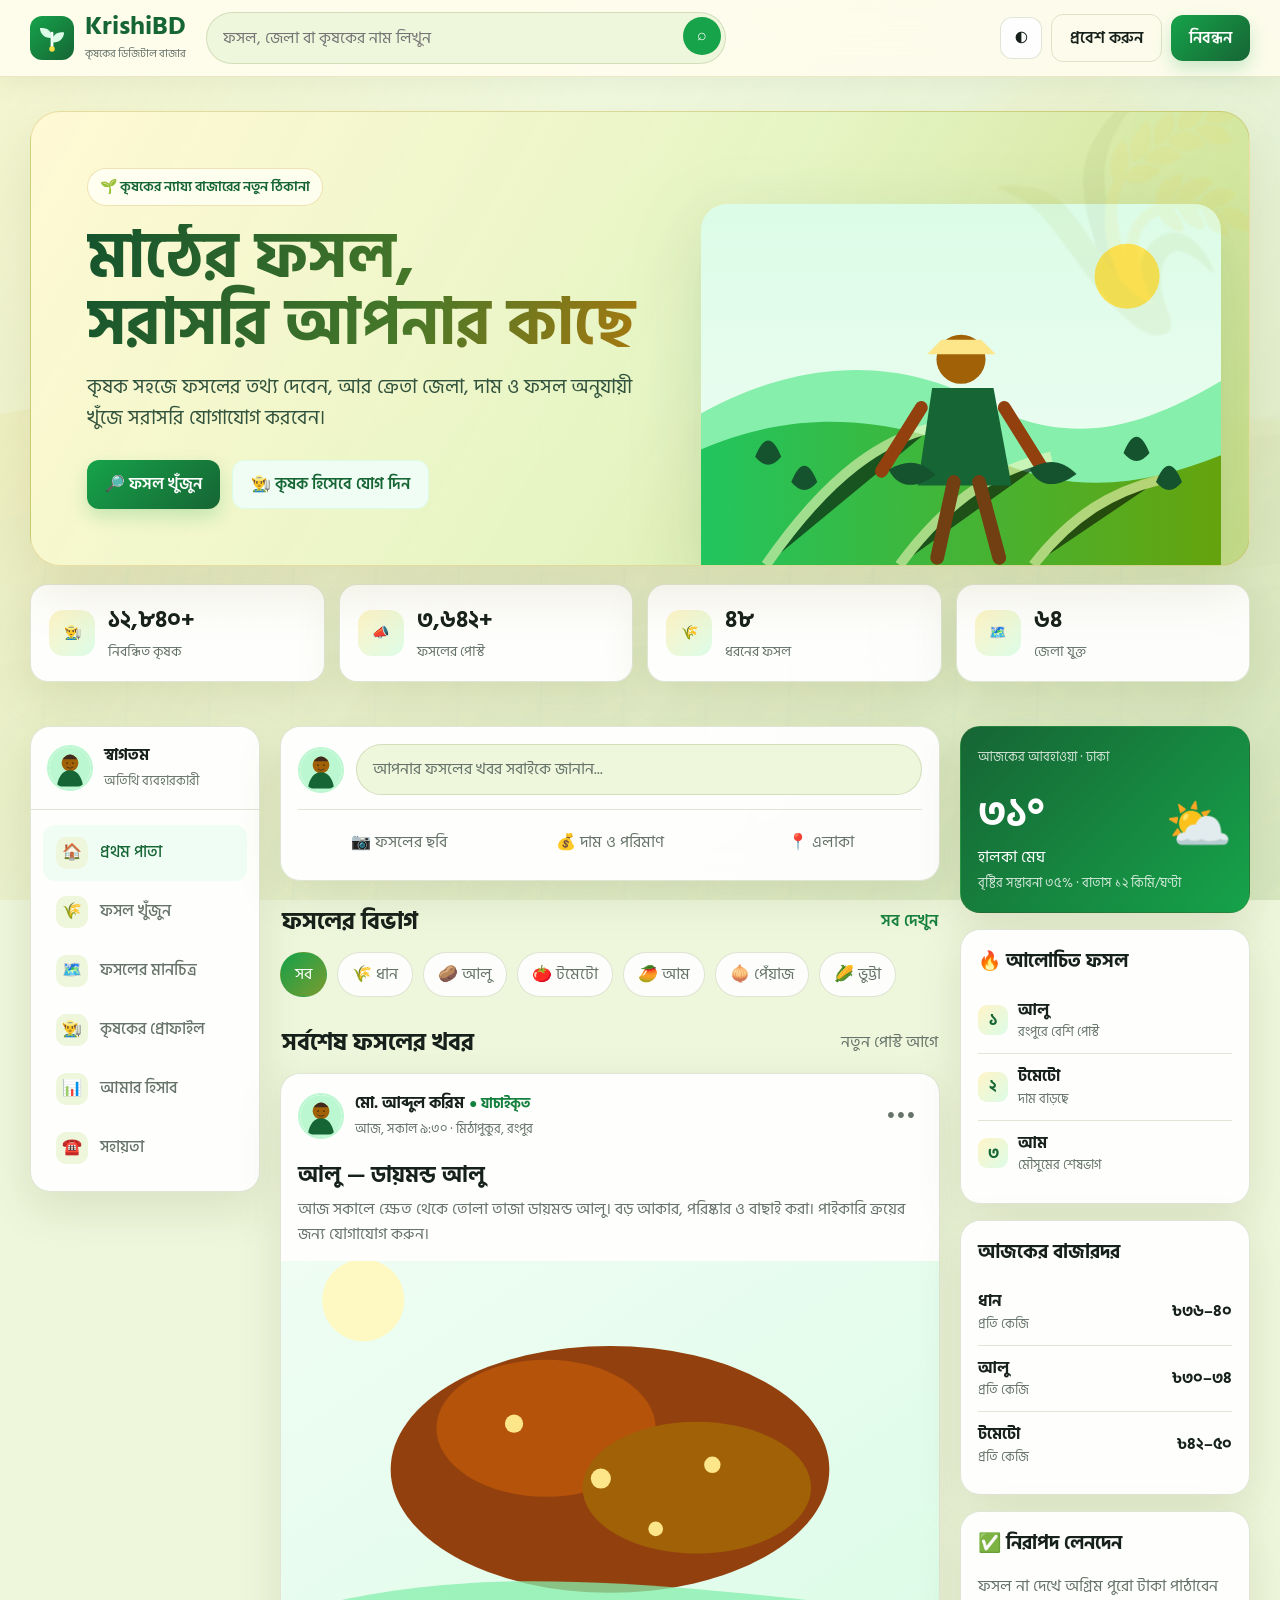
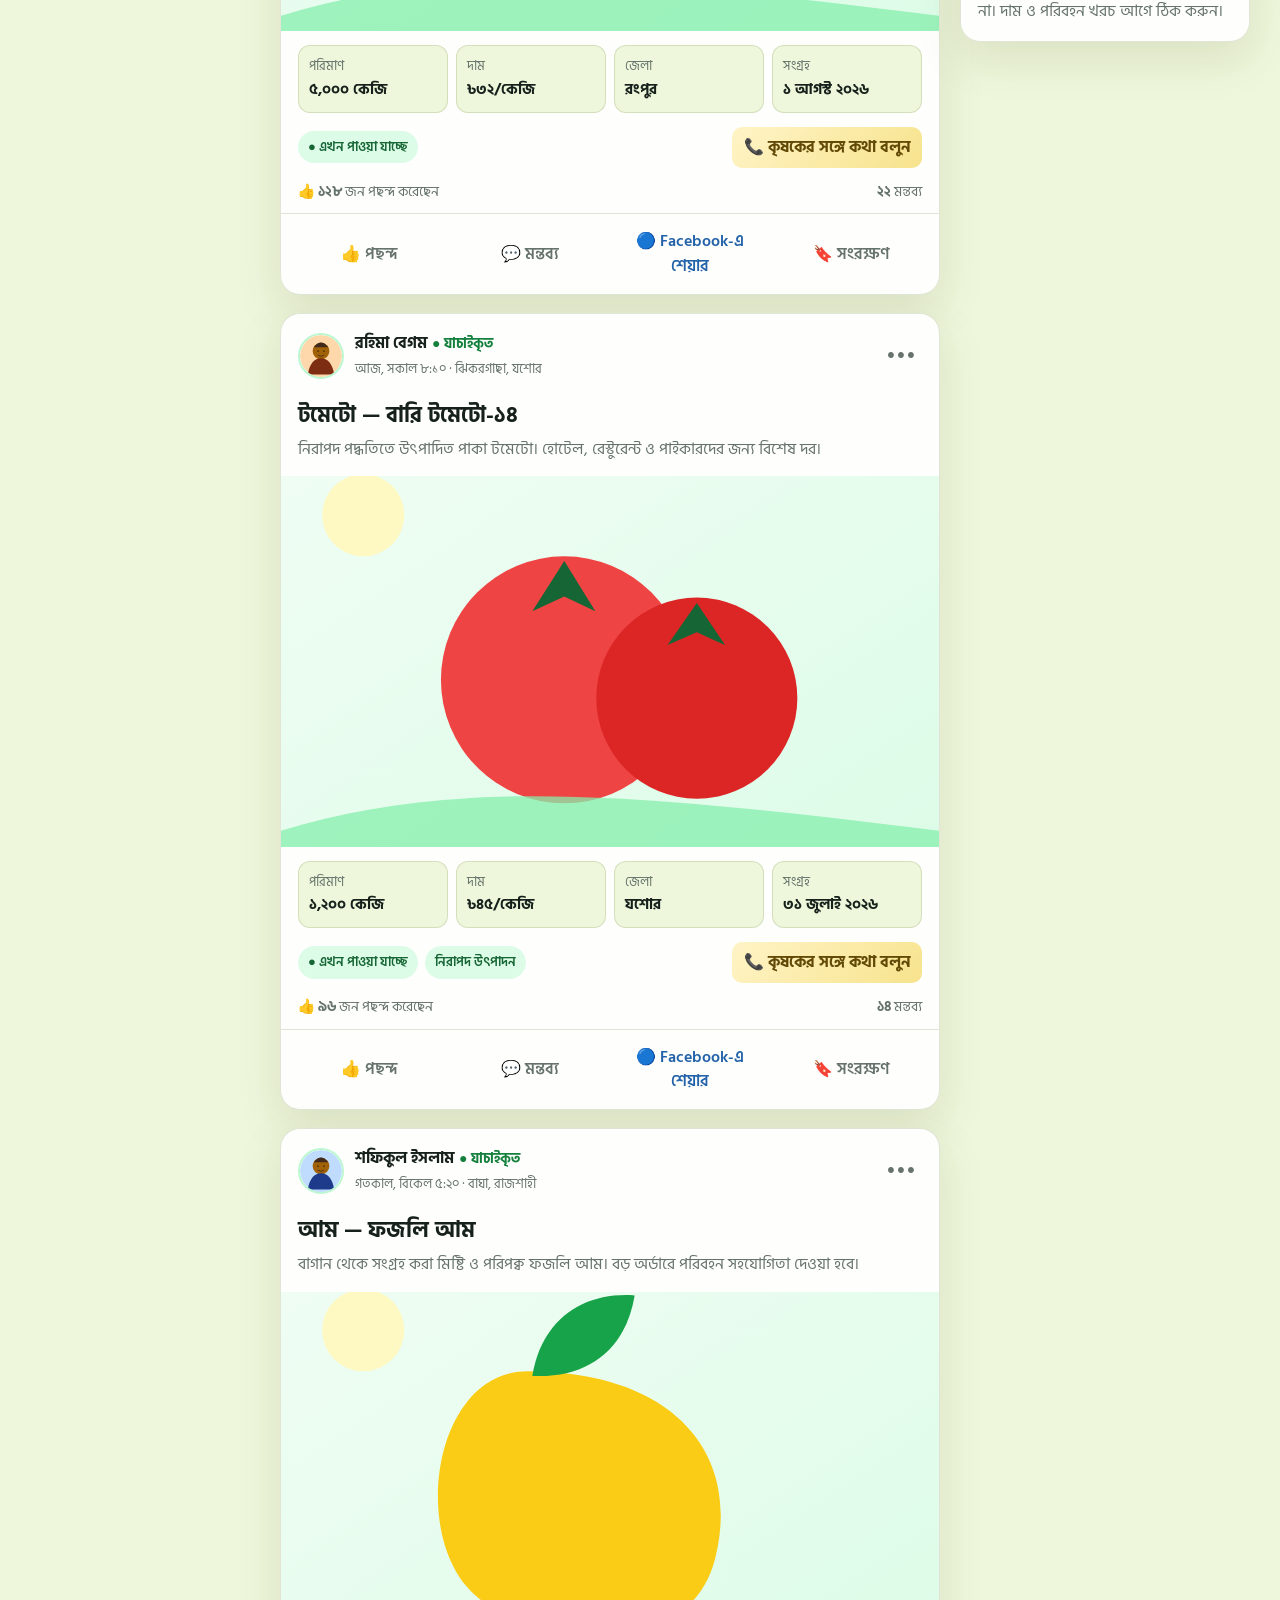
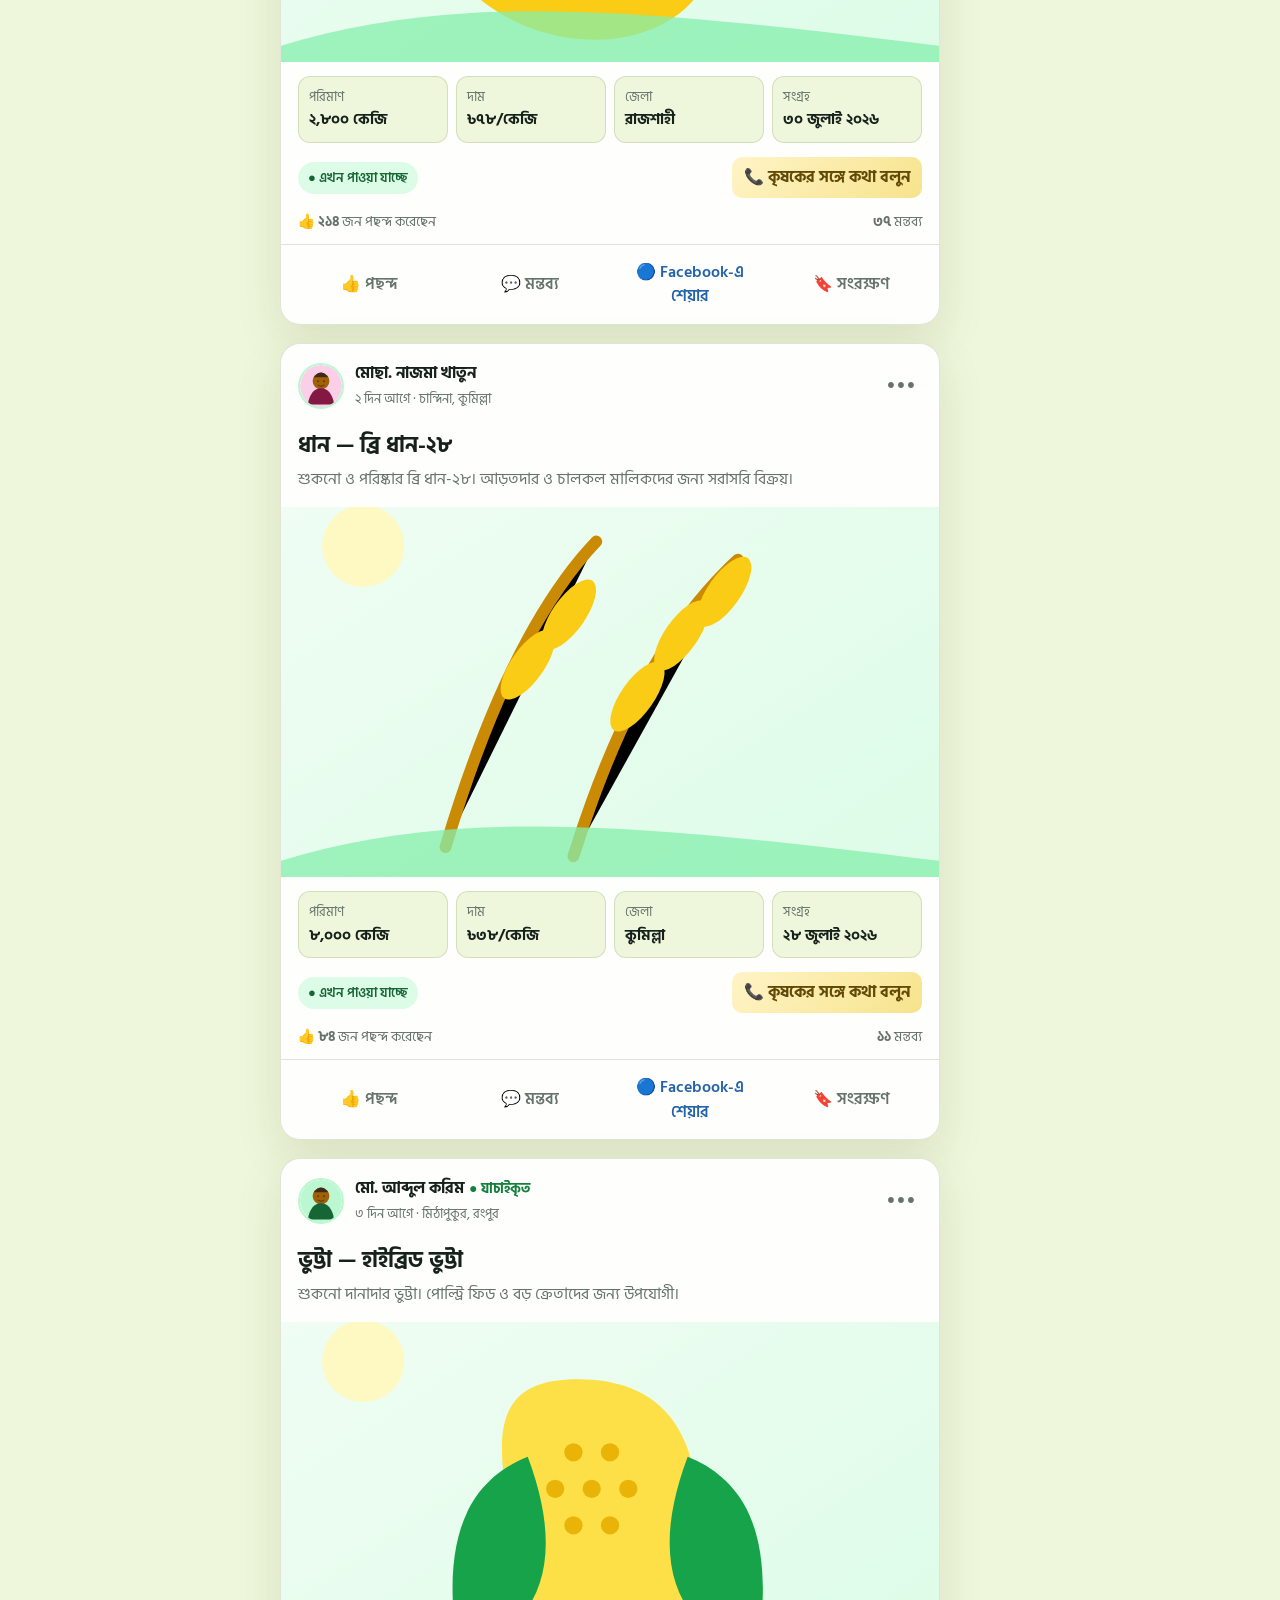
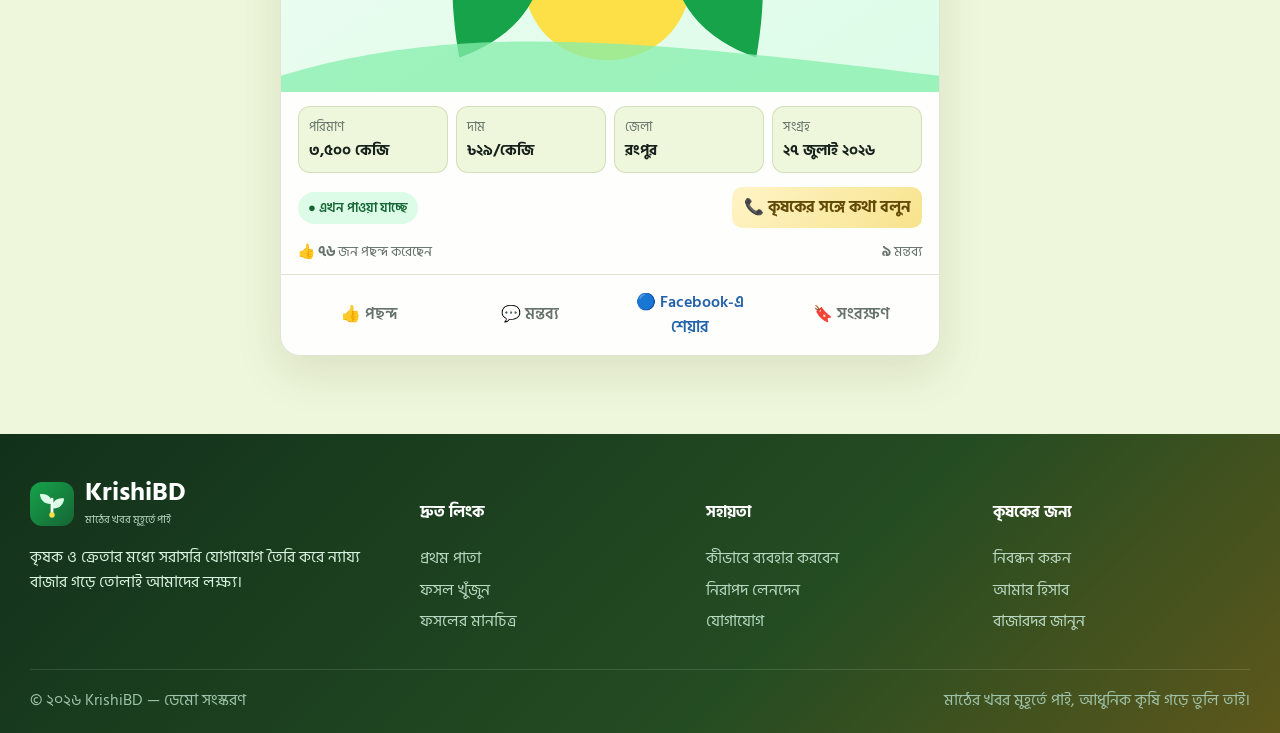
==== commit 4bd4c7e7: "Add files via upload" ====
--- a/index.html
+++ b/index.html
@@ -1,335 +1,8 @@
-<!DOCTYPE html>
-<html lang="bn">
-<head>
-  <meta charset="UTF-8" />
-  <meta name="viewport" content="width=device-width, initial-scale=1.0" />
-  <meta name="description" content="KrishiBD — বাংলাদেশের কৃষক ও ক্রেতাদের সহজ সংযোগের ডিজিটাল প্ল্যাটফর্ম।" />
-  <meta name="theme-color" content="#17633a" />
-  <title>KrishiBD — কৃষকের ফসল, সবার কাছে</title>
-  <link rel="preconnect" href="https://fonts.googleapis.com" />
-  <link rel="preconnect" href="https://fonts.gstatic.com" crossorigin />
-  <link href="https://fonts.googleapis.com/css2?family=Hind+Siliguri:wght@400;500;600;700&display=swap" rel="stylesheet" />
-  <link rel="stylesheet" href="styles.css" />
-</head>
-<body>
-  <a class="skip-link" href="#mainContent">মূল অংশে যান</a>
-
-  <header class="site-header">
-    <div class="container header-inner">
-      <a class="brand" href="#home" aria-label="KrishiBD প্রথম পাতা">
-        <span class="brand-mark" aria-hidden="true">🌾</span>
-        <span>
-          <strong>KrishiBD</strong>
-          <small>কৃষক ও ক্রেতার সহজ সংযোগ</small>
-        </span>
-      </a>
-
-      <button class="menu-button" id="menuButton" type="button" aria-expanded="false" aria-controls="mainNav">
-        <span aria-hidden="true">☰</span>
-        মেনু
-      </button>
-
-      <nav class="main-nav" id="mainNav" aria-label="প্রধান মেনু">
-        <a href="#home">প্রথম পাতা</a>
-        <a href="#crops">ফসল খুঁজুন</a>
-        <a href="#map">ফসল মানচিত্র</a>
-        <a href="#farmers">কৃষকেরা</a>
-        <button class="button button-light" id="accountButton" type="button">👤 আমার হিসাব</button>
-      </nav>
-    </div>
-  </header>
-
-  <main id="mainContent">
-    <section class="hero" id="home">
-      <div class="container hero-grid">
-        <div class="hero-copy">
-          <span class="eyebrow">বাংলাদেশের কৃষকের ডিজিটাল বাজার</span>
-          <h1>মাঠের খবর মুহূর্তে পাই,<br />আধুনিক কৃষি গড়ে তুলি তাই।</h1>
-          <p>
-            কৃষক সরাসরি ফসলের ছবি, পরিমাণ ও দাম জানাবেন। ক্রেতা সহজে খুঁজে দেখে কৃষকের সাথে কথা বলবেন।
-          </p>
-          <div class="hero-actions">
-            <a class="button button-primary button-large" href="#crops">🔎 ফসল খুঁজুন</a>
-            <button class="button button-secondary button-large" id="addPostHero" type="button">➕ ফসলের খবর দিন</button>
-          </div>
-          <div class="trust-line">
-            <span>✓ কোনো দালাল নয়</span>
-            <span>✓ সরাসরি যোগাযোগ</span>
-            <span>✓ সহজ বাংলা</span>
-          </div>
-        </div>
-
-        <aside class="hero-card" aria-label="দ্রুত ফসল খোঁজার ফর্ম">
-          <div class="hero-card-heading">
-            <span class="round-icon" aria-hidden="true">🔍</span>
-            <div>
-              <h2>কোন ফসল খুঁজছেন?</h2>
-              <p>নাম ও এলাকা বেছে নিন</p>
-            </div>
-          </div>
-
-          <form id="heroSearchForm" class="search-form">
-            <label>
-              ফসলের নাম
-              <select id="heroCrop">
-                <option value="">সব ফসল</option>
-              </select>
-            </label>
-            <label>
-              বিভাগ
-              <select id="heroDivision">
-                <option value="">সব বিভাগ</option>
-              </select>
-            </label>
-            <label>
-              জেলা
-              <select id="heroDistrict">
-                <option value="">সব জেলা</option>
-              </select>
-            </label>
-            <button class="button button-primary button-block" type="submit">ফসল দেখুন</button>
-          </form>
-        </aside>
-      </div>
-    </section>
-
-    <section class="quick-stats" aria-label="ওয়েবসাইটের সংক্ষিপ্ত তথ্য">
-      <div class="container stats-grid">
-        <article><strong id="statFarmers">০</strong><span>কৃষক যুক্ত আছেন</span></article>
-        <article><strong id="statPosts">০</strong><span>ফসলের খবর</span></article>
-        <article><strong id="statDistricts">০</strong><span>জেলা থেকে তথ্য</span></article>
-        <article><strong>সরাসরি</strong><span>কৃষকের সাথে কথা</span></article>
-      </div>
-    </section>
-
-    <section class="section" id="crops">
-      <div class="container">
-        <div class="section-heading split-heading">
-          <div>
-            <span class="eyebrow">আজকের ফসলের খবর</span>
-            <h2>কৃষকের কাছ থেকে সরাসরি ফসল দেখুন</h2>
-            <p>ফসলের নাম, এলাকা বা দামের তথ্য দেখে পছন্দের কৃষকের সাথে কথা বলুন।</p>
-          </div>
-          <button class="button button-primary" id="addPostTop" type="button">➕ নতুন ফসল দিন</button>
-        </div>
-
-        <div class="filter-panel" aria-label="ফসল খোঁজার ফিল্টার">
-          <label class="search-wide">
-            <span>ফসল বা জেলার নাম লিখুন</span>
-            <input id="keywordSearch" type="search" placeholder="যেমন: ধান, টমেটো, বগুড়া" />
-          </label>
-          <label>
-            <span>ফসল</span>
-            <select id="cropFilter"><option value="">সব ফসল</option></select>
-          </label>
-          <label>
-            <span>বিভাগ</span>
-            <select id="divisionFilter"><option value="">সব বিভাগ</option></select>
-          </label>
-          <label>
-            <span>জেলা</span>
-            <select id="districtFilter"><option value="">সব জেলা</option></select>
-          </label>
-          <label>
-            <span>দাম</span>
-            <select id="priceFilter">
-              <option value="">সব দাম</option>
-              <option value="low">৳৫০ পর্যন্ত</option>
-              <option value="medium">৳৫১–৳১০০</option>
-              <option value="high">৳১০০-এর বেশি</option>
-            </select>
-          </label>
-          <button class="button button-soft" id="clearFilters" type="button">ফিল্টার মুছুন</button>
-        </div>
-
-        <div class="result-line">
-          <p id="resultCount">০টি ফসল পাওয়া গেছে</p>
-          <select id="sortPosts" aria-label="ফসল সাজানোর ধরন">
-            <option value="newest">নতুন আগে</option>
-            <option value="priceLow">কম দাম আগে</option>
-            <option value="priceHigh">বেশি দাম আগে</option>
-            <option value="quantityHigh">বেশি পরিমাণ আগে</option>
-          </select>
-        </div>
-
-        <div class="crop-grid" id="cropGrid" aria-live="polite"></div>
-        <div class="empty-state hidden" id="emptyState">
-          <div aria-hidden="true">🌱</div>
-          <h3>কোনো ফসল পাওয়া যায়নি</h3>
-          <p>অন্য ফসল বা এলাকা দিয়ে আবার খুঁজুন।</p>
-          <button class="button button-primary" type="button" id="emptyClear">সব ফসল দেখুন</button>
-        </div>
-      </div>
-    </section>
-
-    <section class="section section-soft" id="map">
-      <div class="container map-layout">
-        <div>
-          <div class="section-heading">
-            <span class="eyebrow">ফসল মানচিত্র</span>
-            <h2>কোন এলাকায় কোন ফসল বেশি?</h2>
-            <p>কৃষকেরা নতুন ফসলের খবর দিলে এই মানচিত্রের তথ্য নিজে থেকে বদলে যাবে।</p>
-          </div>
-
-          <div class="map-controls">
-            <label>
-              মানচিত্রে ফসল দেখুন
-              <select id="mapCropSelect"><option value="">সব ফসল</option></select>
-            </label>
-            <div class="legend" aria-label="মানচিত্রের রঙের অর্থ">
-              <span><i class="level level-low"></i> কম</span>
-              <span><i class="level level-medium"></i> মাঝারি</span>
-              <span><i class="level level-high"></i> বেশি</span>
-            </div>
-          </div>
-
-          <div class="map-card">
-            <svg class="bd-map" viewBox="0 0 420 520" role="img" aria-labelledby="mapTitle mapDesc">
-              <title id="mapTitle">বাংলাদেশের বিভাগভিত্তিক ফসল মানচিত্র</title>
-              <desc id="mapDesc">প্রতিটি বৃত্ত একটি বিভাগ দেখায়। ফসলের পোস্ট বেশি হলে বৃত্ত বড় ও গাঢ় হবে।</desc>
-              <path class="map-shape" d="M225 18c27 18 33 55 24 88 31 12 51 40 45 73 37 8 61 34 56 70-3 21-20 37-12 61 8 26 47 47 34 80-10 25-46 29-58 53-14 27-1 55-24 74-26 21-58-9-79-7-31 3-46 38-77 27-30-11-19-52-46-69-26-17-56-3-78-24-20-20-12-50 2-71 17-25 49-33 76-47 31-16 55-43 84-62 25-17 52-26 83-30 22-3 45-4 61-15 17-12 18-35 35-48 13-11 28-18 46-25 20-8 34-20 40-38 7-22-5-42-6-64-2-30 24-52 22-82-2-27-28-44-19-72 6-20 23-35 42-49Z" />
-              <g id="mapPoints"></g>
-            </svg>
-            <div class="map-tip" id="mapTip">একটি বিভাগে চাপ দিলে বিস্তারিত দেখা যাবে</div>
-          </div>
-        </div>
-
-        <aside class="map-summary">
-          <div class="summary-header">
-            <span class="round-icon" aria-hidden="true">📍</span>
-            <div>
-              <h3 id="mapSummaryTitle">সব বিভাগের তথ্য</h3>
-              <p id="mapSummarySub">সর্বশেষ ফসলের খবর অনুযায়ী</p>
-            </div>
-          </div>
-          <div id="mapSummaryList" class="summary-list"></div>
-        </aside>
-      </div>
-    </section>
-
-    <section class="section" id="farmers">
-      <div class="container">
-        <div class="section-heading split-heading">
-          <div>
-            <span class="eyebrow">আমাদের কৃষকেরা</span>
-            <h2>যাদের হাত ধরে আসে আমাদের খাবার</h2>
-            <p>কৃষকের প্রোফাইল দেখে তার ফসল ও যোগাযোগের তথ্য জানতে পারবেন।</p>
-          </div>
-          <button class="button button-secondary" id="joinFarmer" type="button">আমি কৃষক, যুক্ত হবো</button>
-        </div>
-        <div class="farmer-grid" id="farmerGrid"></div>
-      </div>
-    </section>
-
-    <section class="section steps-section">
-      <div class="container">
-        <div class="section-heading centered">
-          <span class="eyebrow">খুব সহজে ব্যবহার করুন</span>
-          <h2>মাত্র ৩ ধাপে কাজ শেষ</h2>
-        </div>
-        <div class="steps-grid">
-          <article><span>১</span><div><h3>ফোন নম্বর দিন</h3><p>কৃষক নিজের ফোন নম্বর দিয়ে সহজে হিসাব খুলবেন।</p></div></article>
-          <article><span>২</span><div><h3>ফসলের খবর দিন</h3><p>ছবি, পরিমাণ, দাম ও ঠিকানা লিখে পোস্ট করবেন।</p></div></article>
-          <article><span>৩</span><div><h3>ক্রেতার সাথে কথা বলুন</h3><p>ক্রেতা ফোন বা হোয়াটসঅ্যাপে সরাসরি যোগাযোগ করবেন।</p></div></article>
-        </div>
-      </div>
-    </section>
-
-    <section class="cta-section">
-      <div class="container cta-inner">
-        <div>
-          <span class="eyebrow light">কৃষকের ন্যায্য দামের পথে</span>
-          <h2>আজই আপনার ফসলের খবর সবার কাছে পৌঁছে দিন</h2>
-          <p>এই ডেমোতে দেওয়া তথ্য আপনার ব্রাউজারেই থাকবে।</p>
-        </div>
-        <button class="button button-white button-large" id="addPostBottom" type="button">🌾 ফসলের খবর দিন</button>
-      </div>
-    </section>
-  </main>
-
-  <footer class="site-footer">
-    <div class="container footer-grid">
-      <div>
-        <a class="brand footer-brand" href="#home">
-          <span class="brand-mark" aria-hidden="true">🌾</span>
-          <span><strong>KrishiBD</strong><small>কৃষক ও ক্রেতার সহজ সংযোগ</small></span>
-        </a>
-        <p>মাঠের খবর মুহূর্তে পাই, আধুনিক কৃষি গড়ে তুলি তাই।</p>
-      </div>
-      <div>
-        <h3>দরকারি লিংক</h3>
-        <a href="#crops">ফসল খুঁজুন</a>
-        <a href="#map">ফসল মানচিত্র</a>
-        <a href="#farmers">কৃষকেরা</a>
-      </div>
-      <div>
-        <h3>সাহায্য</h3>
-        <a href="tel:16123">কৃষি কল সেন্টার: ১৬১২৩</a>
-        <button class="text-button" id="resetDemo" type="button">ডেমোর তথ্য আবার শুরু করুন</button>
-      </div>
-    </div>
-    <div class="container copyright">© <span id="currentYear"></span> KrishiBD — ডেমো ওয়েবসাইট</div>
-  </footer>
-
-  <div class="toast" id="toast" role="status" aria-live="polite"></div>
-
-  <dialog class="modal" id="accountModal">
-    <form method="dialog" class="modal-shell" id="accountForm">
-      <button class="modal-close" type="button" data-close-modal aria-label="বন্ধ করুন">✕</button>
-      <div class="modal-heading">
-        <span class="round-icon">👨‍🌾</span>
-        <div><h2>কৃষক হিসাব খুলুন</h2><p>সহজ তথ্য দিন। পরে পরিবর্তন করতে পারবেন।</p></div>
-      </div>
-      <div class="form-grid">
-        <label>আপনার নাম<input id="farmerName" required placeholder="যেমন: আব্দুল করিম" /></label>
-        <label>ফোন নম্বর<input id="farmerPhone" required inputmode="tel" pattern="01[0-9]{9}" placeholder="01XXXXXXXXX" /></label>
-        <label>বিভাগ<select id="farmerDivision" required><option value="">বিভাগ বাছুন</option></select></label>
-        <label>জেলা<select id="farmerDistrict" required><option value="">জেলা বাছুন</option></select></label>
-        <label class="full">গ্রাম / ঠিকানা<input id="farmerAddress" required placeholder="যেমন: শেরপুর সদর, বগুড়া" /></label>
-        <label class="full">আপনি কোন ফসল করেন?<input id="farmerCrops" required placeholder="যেমন: ধান, আলু, সরিষা" /></label>
-      </div>
-      <label class="check-row"><input type="checkbox" required /> আমি দেওয়া তথ্য সঠিক বলে জানাচ্ছি</label>
-      <button class="button button-primary button-block" value="default" type="submit">হিসাব খুলুন</button>
-    </form>
-  </dialog>
-
-  <dialog class="modal" id="postModal">
-    <form method="dialog" class="modal-shell" id="postForm">
-      <button class="modal-close" type="button" data-close-modal aria-label="বন্ধ করুন">✕</button>
-      <div class="modal-heading">
-        <span class="round-icon">🌱</span>
-        <div><h2>ফসলের নতুন খবর দিন</h2><p>ক্রেতা যেন সহজে বুঝতে পারে, পরিষ্কার তথ্য লিখুন।</p></div>
-      </div>
-      <div class="form-grid">
-        <label>ফসলের নাম<select id="postCrop" required><option value="">ফসল বাছুন</option></select></label>
-        <label>জাত / ধরন<input id="postVariety" required placeholder="যেমন: কাটারিভোগ" /></label>
-        <label>পরিমাণ<input id="postQuantity" required type="number" min="1" placeholder="যেমন: ৫০" /></label>
-        <label>পরিমাণের একক<select id="postUnit" required><option value="কেজি">কেজি</option><option value="মণ">মণ</option><option value="টন">টন</option><option value="পিস">পিস</option></select></label>
-        <label>প্রতি এককের দাম (টাকা)<input id="postPrice" required type="number" min="1" placeholder="যেমন: ৪৫" /></label>
-        <label>ফোন নম্বর<input id="postPhone" required inputmode="tel" pattern="01[0-9]{9}" placeholder="01XXXXXXXXX" /></label>
-        <label>বিভাগ<select id="postDivision" required><option value="">বিভাগ বাছুন</option></select></label>
-        <label>জেলা<select id="postDistrict" required><option value="">জেলা বাছুন</option></select></label>
-        <label class="full">ফসল সম্পর্কে লিখুন<textarea id="postDetails" required rows="3" placeholder="ফসল কবে তোলা হয়েছে, মান কেমন, কোথা থেকে নিতে হবে—এসব লিখুন।"></textarea></label>
-        <label class="full image-picker">ফসলের ছবি (না দিলেও হবে)<input id="postImage" type="file" accept="image/*" /><span>📷 ছবি বাছুন</span><small>ছোট ছবি দিন, সর্বোচ্চ ১.৫ এমবি</small></label>
-      </div>
-      <button class="button button-primary button-block" value="default" type="submit">ফসলের খবর প্রকাশ করুন</button>
-    </form>
-  </dialog>
-
-  <dialog class="modal" id="contactModal">
-    <div class="modal-shell compact-modal">
-      <button class="modal-close" type="button" data-close-contact aria-label="বন্ধ করুন">✕</button>
-      <div class="contact-icon">📞</div>
-      <h2 id="contactTitle">কৃষকের সাথে কথা বলুন</h2>
-      <p id="contactText"></p>
-      <div class="contact-actions">
-        <a class="button button-primary button-block" id="callLink" href="#">ফোন করুন</a>
-        <a class="button button-whatsapp button-block" id="whatsappLink" href="#" target="_blank" rel="noopener">হোয়াটসঅ্যাপ করুন</a>
-      </div>
-      <p class="safety-note">কেনার আগে ফসল দেখে, পরিমাণ ও দাম নিশ্চিত করুন। অগ্রিম টাকা পাঠানোর আগে সতর্ক থাকুন।</p>
-    </div>
-  </dialog>
-
-  <script src="app.js"></script>
-</body>
-</html>
+<!doctype html><html lang="bn"><head><meta charset="utf-8"><meta name="viewport" content="width=device-width,initial-scale=1"><meta name="description" content="KrishiBD কৃষক ও ক্রেতার ডিজিটাল যোগাযোগ প্ল্যাটফর্ম"><title>KrishiBD — কৃষকের ডিজিটাল বাজার</title><link rel="icon" href="assets/images/logo-mark.svg"><link rel="stylesheet" href="assets/css/style.css"></head><body><header class="topbar"><div class="container nav"><a class="brand" href="index.html"><img src="assets/images/logo-mark.svg" alt="KrishiBD লোগো"><span><strong>KrishiBD</strong><small>কৃষকের ডিজিটাল বাজার</small></span></a><form class="nav-search" id="globalSearch"><input type="search" placeholder="ফসল, জেলা বা কৃষকের নাম লিখুন"><button aria-label="খুঁজুন">⌕</button></form><div class="nav-actions"><button class="icon-btn" id="themeToggle" title="রঙ পরিবর্তন">◐</button><a class="btn btn-outline desktop-only" href="pages/login.html">প্রবেশ করুন</a><a class="btn btn-primary desktop-only" href="pages/register.html">নিবন্ধন</a><button class="icon-btn mobile-menu" id="mobileMenu">☰</button></div></div></header>
+<main><section class="hero"><div class="container"><div class="hero-grid"><div class="hero-copy"><span class="eyebrow">🌱 কৃষকের ন্যায্য বাজারের নতুন ঠিকানা</span><h1>মাঠের ফসল,<br>সরাসরি আপনার কাছে</h1><p>কৃষক সহজে ফসলের তথ্য দেবেন, আর ক্রেতা জেলা, দাম ও ফসল অনুযায়ী খুঁজে সরাসরি যোগাযোগ করবেন।</p><div class="hero-actions"><a class="btn btn-primary" href="pages/search.html">🔎 ফসল খুঁজুন</a><a class="btn btn-soft" href="pages/register.html">👨‍🌾 কৃষক হিসেবে যোগ দিন</a></div></div><div class="hero-art"><img src="assets/images/hero-farm.svg" alt="বাংলাদেশের কৃষক ও মাঠ"></div></div><div class="stat-strip"><div class="stat"><span class="stat-icon">👨‍🌾</span><div><b id="statFarmers">০</b><span>নিবন্ধিত কৃষক</span></div></div><div class="stat"><span class="stat-icon">📣</span><div><b id="statPosts">০</b><span>ফসলের পোস্ট</span></div></div><div class="stat"><span class="stat-icon">🌾</span><div><b id="statCrops">০</b><span>ধরনের ফসল</span></div></div><div class="stat"><span class="stat-icon">🗺️</span><div><b id="statDistricts">০</b><span>জেলা যুক্ত</span></div></div></div></div></section>
+<section><div class="container app-layout"><aside class="leftbar sidebar"><div class="card"><div class="mini-profile"><img class="avatar" src="assets/images/farmer-1.svg"><div><b>স্বাগতম</b><small>অতিথি ব্যবহারকারী</small></div></div><div class="side-card"><a class="side-link active" href="index.html"><span class="ico">🏠</span>প্রথম পাতা</a><a class="side-link" href="pages/search.html"><span class="ico">🌾</span>ফসল খুঁজুন</a><a class="side-link" href="pages/map.html"><span class="ico">🗺️</span>ফসলের মানচিত্র</a><a class="side-link" href="pages/profile.html"><span class="ico">👨‍🌾</span>কৃষকের প্রোফাইল</a><a class="side-link" href="pages/dashboard.html"><span class="ico">📊</span>আমার হিসাব</a><a class="side-link" href="pages/about.html"><span class="ico">☎️</span>সহায়তা</a></div></div></aside>
+<div><div class="card create-post"><div class="create-row"><img class="avatar" src="assets/images/farmer-1.svg"><button id="createPostBtn">আপনার ফসলের খবর সবাইকে জানান...</button></div><div class="create-tools"><button class="tool-btn" id="createPostBtn2" onclick="openModal('postModal')">📷 ফসলের ছবি</button><button class="tool-btn" onclick="openModal('postModal')">💰 দাম ও পরিমাণ</button><button class="tool-btn" onclick="openModal('postModal')">📍 এলাকা</button></div></div><div class="section-head"><h2>ফসলের বিভাগ</h2><a href="pages/search.html">সব দেখুন</a></div><div class="categories"><button class="chip active" data-crop="">সব</button><button class="chip" data-crop="ধান">🌾 ধান</button><button class="chip" data-crop="আলু">🥔 আলু</button><button class="chip" data-crop="টমেটো">🍅 টমেটো</button><button class="chip" data-crop="আম">🥭 আম</button><button class="chip" data-crop="পেঁয়াজ">🧅 পেঁয়াজ</button><button class="chip" data-crop="ভুট্টা">🌽 ভুট্টা</button></div><div class="section-head"><h2>সর্বশেষ ফসলের খবর</h2><span style="color:var(--muted)">নতুন পোস্ট আগে</span></div><div id="feed"></div></div>
+<aside class="rightbar sidebar"><div class="right-stack"><div class="card widget weather"><small>আজকের আবহাওয়া · ঢাকা</small><div class="weather-main"><div><div class="weather-temp">৩১°</div><span>হালকা মেঘ</span></div><div style="font-size:54px">⛅</div></div><small>বৃষ্টির সম্ভাবনা ৩৫% · বাতাস ১২ কিমি/ঘণ্টা</small></div><div class="card widget"><h3>🔥 আলোচিত ফসল</h3><div class="trend-row"><span class="trend-num">১</span><div class="row-grow"><b>আলু</b><small>রংপুরে বেশি পোস্ট</small></div></div><div class="trend-row"><span class="trend-num">২</span><div class="row-grow"><b>টমেটো</b><small>দাম বাড়ছে</small></div></div><div class="trend-row"><span class="trend-num">৩</span><div class="row-grow"><b>আম</b><small>মৌসুমের শেষভাগ</small></div></div></div><div class="card widget"><h3>আজকের বাজারদর</h3><div class="market-row"><div class="row-grow"><b>ধান</b><small>প্রতি কেজি</small></div><b>৳৩৬–৪০</b></div><div class="market-row"><div class="row-grow"><b>আলু</b><small>প্রতি কেজি</small></div><b>৳৩০–৩৪</b></div><div class="market-row"><div class="row-grow"><b>টমেটো</b><small>প্রতি কেজি</small></div><b>৳৪২–৫০</b></div></div><div class="card widget"><h3>✅ নিরাপদ লেনদেন</h3><p style="color:var(--muted);margin-bottom:0">ফসল না দেখে অগ্রিম পুরো টাকা পাঠাবেন না। দাম ও পরিবহন খরচ আগে ঠিক করুন।</p></div></div></aside></div></section></main>
+<div class="modal" id="postModal"><div class="modal-card"><div class="modal-head"><h2>ফসলের খবর দিন</h2><button class="close" onclick="closeModal('postModal')">✕</button></div><form id="demoPostForm"><div class="field"><label>ফসলের নাম</label><input required placeholder="যেমন: আলু"></div><div class="form-grid"><div class="field"><label>পরিমাণ</label><input required placeholder="যেমন: ৫০০ কেজি"></div><div class="field"><label>দাম</label><input required type="number" placeholder="প্রতি কেজি"></div></div><div class="field"><label>ফসলের বিস্তারিত</label><textarea rows="3" placeholder="ফসলের মান, জাত ও সংগ্রহের তারিখ লিখুন"></textarea></div><button class="btn btn-primary" style="width:100%">পোস্ট করুন</button></form></div></div><div class="modal" id="contactModal"><div class="modal-card"><div class="modal-head"><h2>কৃষকের সঙ্গে যোগাযোগ</h2><button class="close" onclick="closeModal('contactModal')">✕</button></div><p>কৃষকের নাম: <b id="contactName"></b></p><p>মোবাইল নম্বর: <b id="contactPhone"></b></p><div class="auth-note">কথা বলার আগে ফসলের পরিমাণ, দাম, পরিবহন ও পরিশোধের নিয়ম পরিষ্কারভাবে জেনে নিন।</div><a class="btn btn-primary" id="callLink" style="width:100%;margin-top:15px">📞 এখন কল করুন</a></div></div>
+<div class="modal" id="menuModal"><div class="modal-card"><div class="modal-head"><h2>মেনু</h2><button class="close" onclick="closeModal('menuModal')">✕</button></div><a class="side-link" href="index.html">🏠 প্রথম পাতা</a><a class="side-link" href="pages/search.html">🌾 ফসল খুঁজুন</a><a class="side-link" href="pages/map.html">🗺️ ফসলের মানচিত্র</a><a class="side-link" href="pages/profile.html">👨‍🌾 কৃষকের প্রোফাইল</a><a class="side-link" href="pages/about.html">ℹ️ আমাদের সম্পর্কে</a><a class="btn btn-primary" style="width:100%;margin-top:10px" href="pages/register.html">কৃষক হিসেবে নিবন্ধন</a></div></div>
+<div class="toast"></div><footer class="footer"><div class="container"><div class="footer-grid"><div><div class="brand"><img src="assets/images/logo-mark.svg" alt=""><span><strong style="color:#fff">KrishiBD</strong><small style="color:#b8d8c1">মাঠের খবর মুহূর্তে পাই</small></span></div><p>কৃষক ও ক্রেতার মধ্যে সরাসরি যোগাযোগ তৈরি করে ন্যায্য বাজার গড়ে তোলাই আমাদের লক্ষ্য।</p></div><div><h4>দ্রুত লিংক</h4><a href="index.html">প্রথম পাতা</a><a href="pages/search.html">ফসল খুঁজুন</a><a href="pages/map.html">ফসলের মানচিত্র</a></div><div><h4>সহায়তা</h4><a href="pages/about.html">কীভাবে ব্যবহার করবেন</a><a href="pages/about.html#safety">নিরাপদ লেনদেন</a><a href="pages/about.html#contact">যোগাযোগ</a></div><div><h4>কৃষকের জন্য</h4><a href="pages/register.html">নিবন্ধন করুন</a><a href="pages/dashboard.html">আমার হিসাব</a><a href="#">বাজারদর জানুন</a></div></div><div class="footer-bottom"><span>© ২০২৬ KrishiBD — ডেমো সংস্করণ</span><span>মাঠের খবর মুহূর্তে পাই, আধুনিক কৃষি গড়ে তুলি তাই।</span></div></div></footer><script src="assets/js/data.js"></script><script src="assets/js/app.js"></script><script src="assets/js/home.js"></script></body></html>
--- a/assets/css/style.css
+++ b/assets/css/style.css
@@ -0,0 +1,80 @@
+
+@import url('https://fonts.googleapis.com/css2?family=Hind+Siliguri:wght@400;500;600;700&display=swap');
+:root{--green-900:#14532d;--green-800:#166534;--green-700:#15803d;--green-600:#16a34a;--green-500:#22c55e;--green-100:#dcfce7;--green-50:#f0fdf4;--lime:#84cc16;--yellow:#facc15;--text:#17211b;--muted:#66736a;--line:#e4ebe5;--card:#fff;--bg:#f4f7f4;--danger:#dc2626;--shadow:0 14px 40px rgba(20,83,45,.09);--radius:20px}
+*{box-sizing:border-box}html{scroll-behavior:smooth}body{margin:0;font-family:'Hind Siliguri','Noto Sans Bengali',sans-serif;background:var(--bg);color:var(--text);line-height:1.55}body.dark{--text:#edf7ef;--muted:#aebcaf;--line:#2b3c30;--card:#142019;--bg:#0c1510;--green-50:#13271a;--shadow:0 14px 40px rgba(0,0,0,.24)}a{text-decoration:none;color:inherit}img{max-width:100%;display:block}button,input,select,textarea{font:inherit}button{cursor:pointer}.container{width:min(1220px,calc(100% - 28px));margin:auto}.topbar{position:sticky;top:0;z-index:50;background:color-mix(in srgb,var(--card) 92%,transparent);backdrop-filter:blur(18px);border-bottom:1px solid var(--line)}.nav{height:76px;display:flex;align-items:center;gap:20px}.brand{display:flex;align-items:center;gap:11px;min-width:max-content}.brand img{width:44px;height:44px}.brand strong{font-size:26px;line-height:1;color:var(--green-800)}.brand small{display:block;color:var(--muted);font-size:11px;margin-top:5px}.nav-search{flex:1;position:relative;max-width:520px}.nav-search input{width:100%;border:1px solid var(--line);background:var(--bg);padding:13px 46px 13px 16px;border-radius:999px;outline:none;color:var(--text)}.nav-search button{position:absolute;right:5px;top:5px;border:0;width:38px;height:38px;border-radius:50%;background:var(--green-600);color:#fff}.nav-actions{margin-left:auto;display:flex;gap:9px;align-items:center}.icon-btn{border:1px solid var(--line);background:var(--card);border-radius:12px;width:42px;height:42px;display:grid;place-items:center;color:var(--text)}.btn{border:0;border-radius:12px;padding:11px 18px;font-weight:600;display:inline-flex;align-items:center;justify-content:center;gap:8px;transition:.2s}.btn:hover{transform:translateY(-1px)}.btn-primary{background:linear-gradient(135deg,var(--green-600),var(--green-800));color:#fff;box-shadow:0 8px 18px rgba(22,163,74,.22)}.btn-soft{background:var(--green-50);color:var(--green-800);border:1px solid var(--green-100)}.btn-outline{background:transparent;border:1px solid var(--line);color:var(--text)}.mobile-menu{display:none}.hero{padding:34px 0 22px}.hero-grid{background:linear-gradient(135deg,#f0fdf4,#dcfce7);border:1px solid #bbf7d0;border-radius:30px;display:grid;grid-template-columns:1.1fr .9fr;min-height:440px;overflow:hidden;position:relative}.dark .hero-grid{background:linear-gradient(135deg,#11271a,#183a24);border-color:#2a5136}.hero-copy{padding:56px;display:flex;flex-direction:column;justify-content:center}.eyebrow{display:inline-flex;align-items:center;gap:8px;width:max-content;background:#fff;color:var(--green-800);border:1px solid #bbf7d0;padding:7px 12px;border-radius:999px;font-size:14px;font-weight:600}.dark .eyebrow{background:#16251b}.hero h1{font-size:clamp(38px,5vw,66px);line-height:1.05;margin:18px 0 14px;color:var(--green-900)}.dark .hero h1{color:#dcfce7}.hero p{font-size:20px;color:#31523c;max-width:660px;margin:0 0 26px}.dark .hero p{color:#c3d9c7}.hero-actions{display:flex;gap:12px;flex-wrap:wrap}.hero-art{display:flex;align-items:flex-end;padding:28px 28px 0 0}.hero-art img{filter:drop-shadow(0 20px 35px rgba(20,83,45,.15))}.stat-strip{display:grid;grid-template-columns:repeat(4,1fr);gap:14px;margin-top:18px}.stat{background:var(--card);border:1px solid var(--line);border-radius:18px;padding:18px;display:flex;align-items:center;gap:13px;box-shadow:var(--shadow)}.stat-icon{width:46px;height:46px;border-radius:14px;background:var(--green-50);display:grid;place-items:center;font-size:22px}.stat b{font-size:23px;display:block}.stat span{color:var(--muted);font-size:14px}.app-layout{display:grid;grid-template-columns:230px minmax(0,1fr) 290px;gap:20px;padding:22px 0 60px}.card{background:var(--card);border:1px solid var(--line);border-radius:var(--radius);box-shadow:var(--shadow)}.sidebar{position:sticky;top:96px;height:max-content}.side-card{padding:12px}.side-link{display:flex;align-items:center;gap:12px;padding:12px 13px;border-radius:12px;color:var(--muted);font-weight:500;margin:3px 0}.side-link:hover,.side-link.active{background:var(--green-50);color:var(--green-800)}.side-link .ico{width:32px;height:32px;border-radius:10px;background:var(--bg);display:grid;place-items:center}.mini-profile{padding:16px;display:flex;gap:11px;align-items:center;border-bottom:1px solid var(--line)}.avatar{width:46px;height:46px;border-radius:50%;object-fit:cover;border:2px solid #bbf7d0}.mini-profile b{display:block}.mini-profile small{color:var(--muted)}.create-post{padding:17px}.create-row{display:flex;gap:12px;align-items:center}.create-row button{flex:1;text-align:left;border:1px solid var(--line);background:var(--bg);border-radius:999px;padding:12px 16px;color:var(--muted)}.create-tools{display:grid;grid-template-columns:repeat(3,1fr);gap:8px;margin-top:14px;border-top:1px solid var(--line);padding-top:12px}.tool-btn{border:0;background:transparent;padding:8px;border-radius:10px;color:var(--muted)}.tool-btn:hover{background:var(--bg)}.section-head{display:flex;justify-content:space-between;align-items:center;margin:22px 2px 12px}.section-head h2,.section-head h3{margin:0}.section-head a{color:var(--green-700);font-weight:600}.categories{display:flex;gap:10px;overflow:auto;padding-bottom:5px}.chip{border:1px solid var(--line);background:var(--card);padding:9px 14px;border-radius:999px;white-space:nowrap;color:var(--muted)}.chip.active,.chip:hover{background:var(--green-600);color:#fff;border-color:var(--green-600)}.post{overflow:hidden;margin-bottom:18px}.post-head{padding:17px;display:flex;align-items:center;gap:11px}.post-meta{flex:1}.post-meta b{display:flex;align-items:center;gap:5px}.verify{color:#15803d;font-size:14px}.post-meta small{color:var(--muted)}.more{border:0;background:transparent;font-size:22px;color:var(--muted)}.post-copy{padding:0 17px 15px}.post-copy h3{margin:0 0 5px;font-size:22px}.post-copy p{margin:0;color:var(--muted)}.crop-image{width:100%;aspect-ratio:16/9;object-fit:cover;background:var(--green-50)}.post-info{display:grid;grid-template-columns:repeat(4,1fr);gap:8px;padding:14px 17px}.info-pill{background:var(--bg);border:1px solid var(--line);border-radius:12px;padding:10px}.info-pill small{color:var(--muted);display:block}.info-pill b{font-size:15px}.availability{padding:0 17px 13px}.badge{display:inline-flex;align-items:center;gap:6px;border-radius:999px;padding:6px 10px;font-size:13px;font-weight:600}.badge-success{background:#dcfce7;color:#166534}.badge-muted{background:#f1f5f9;color:#64748b}.post-stats{display:flex;justify-content:space-between;color:var(--muted);font-size:14px;padding:0 17px 11px}.post-actions{border-top:1px solid var(--line);display:grid;grid-template-columns:repeat(4,1fr);padding:5px 10px}.action{border:0;background:transparent;padding:10px 6px;border-radius:9px;color:var(--muted)}.action:hover,.action.saved{background:var(--green-50);color:var(--green-800)}.right-stack{display:grid;gap:16px}.widget{padding:17px}.widget h3{margin:0 0 12px}.trend-row,.farmer-row,.market-row{display:flex;align-items:center;gap:10px;padding:10px 0;border-bottom:1px solid var(--line)}.trend-row:last-child,.farmer-row:last-child,.market-row:last-child{border-bottom:0}.trend-num{width:30px;height:30px;border-radius:9px;background:var(--green-50);display:grid;place-items:center;font-weight:700;color:var(--green-800)}.row-grow{flex:1}.row-grow small{display:block;color:var(--muted)}.weather{background:linear-gradient(135deg,var(--green-800),var(--green-600));color:#fff}.weather small{opacity:.8}.weather-main{display:flex;justify-content:space-between;align-items:center;margin-top:14px}.weather-temp{font-size:40px;font-weight:700}.page-hero{padding:32px 0 18px}.page-hero-inner{background:linear-gradient(135deg,var(--green-900),var(--green-600));color:#fff;border-radius:26px;padding:35px;position:relative;overflow:hidden}.page-hero h1{margin:0 0 8px;font-size:38px}.page-hero p{margin:0;opacity:.88}.filter-layout{display:grid;grid-template-columns:300px 1fr;gap:20px;padding:10px 0 60px}.filters{padding:20px;height:max-content;position:sticky;top:95px}.field{margin-bottom:14px}.field label{display:block;font-weight:600;margin-bottom:6px}.field input,.field select,.field textarea{width:100%;border:1px solid var(--line);background:var(--bg);border-radius:11px;padding:11px 12px;color:var(--text);outline:none}.check{display:flex;align-items:center;gap:8px;margin:9px 0;color:var(--muted)}.results-grid{display:grid;grid-template-columns:repeat(2,1fr);gap:16px}.crop-card{overflow:hidden}.crop-card img{width:100%;aspect-ratio:16/10;object-fit:cover}.crop-card-body{padding:16px}.crop-card h3{margin:0 0 6px}.price{font-size:22px;font-weight:700;color:var(--green-700)}.meta-list{display:grid;grid-template-columns:1fr 1fr;gap:8px;margin:12px 0}.meta-item{font-size:14px;color:var(--muted);background:var(--bg);padding:8px;border-radius:9px}.map-layout{display:grid;grid-template-columns:1.15fr .85fr;gap:20px;padding:8px 0 60px}.map-card{padding:22px}.bd-map{width:100%;max-height:650px}.bd-map path{stroke:#fff;stroke-width:4;cursor:pointer;transition:.2s}.bd-map path:hover,.bd-map path.active{filter:brightness(.86);transform:translateY(-2px);transform-origin:center}.legend{display:flex;align-items:center;gap:10px;color:var(--muted);font-size:13px;margin-top:12px}.legend-bar{height:10px;flex:1;border-radius:999px;background:linear-gradient(90deg,#dcfce7,#15803d)}.region-list{display:grid;gap:10px}.region-item{padding:14px;border:1px solid var(--line);border-radius:14px;background:var(--card);cursor:pointer}.region-item:hover,.region-item.active{border-color:var(--green-500);background:var(--green-50)}.progress{height:8px;background:var(--line);border-radius:999px;overflow:hidden;margin-top:10px}.progress i{display:block;height:100%;background:var(--green-600);border-radius:999px}.profile-wrap{padding:24px 0 60px}.cover{height:300px;border-radius:28px;overflow:hidden}.cover img{width:100%;height:100%;object-fit:cover}.profile-main{margin-top:-70px;padding:0 35px;display:flex;align-items:flex-end;gap:20px}.profile-avatar{width:150px;height:150px;border-radius:50%;border:6px solid var(--card);object-fit:cover;background:var(--card)}.profile-title{padding-bottom:15px;flex:1}.profile-title h1{margin:0}.profile-title p{margin:3px 0;color:var(--muted)}.profile-actions{padding-bottom:18px;display:flex;gap:9px}.profile-tabs{margin-top:20px;padding:7px;display:flex;gap:5px;overflow:auto}.profile-tabs a{padding:10px 16px;border-radius:10px;white-space:nowrap}.profile-tabs a.active{background:var(--green-50);color:var(--green-800);font-weight:600}.profile-grid{display:grid;grid-template-columns:350px 1fr;gap:20px;margin-top:20px}.about-card{padding:20px;height:max-content}.about-card h3{margin-top:0}.about-line{display:flex;gap:10px;margin:11px 0;color:var(--muted)}.gallery{display:grid;grid-template-columns:repeat(3,1fr);gap:7px}.gallery img{border-radius:10px;aspect-ratio:1;object-fit:cover}.detail-grid{display:grid;grid-template-columns:1.1fr .9fr;gap:24px;padding:28px 0 60px}.detail-image{overflow:hidden}.detail-image img{width:100%;aspect-ratio:4/3;object-fit:cover}.detail-panel{padding:25px}.detail-panel h1{margin:0}.detail-price{font-size:32px;color:var(--green-700);font-weight:700;margin:10px 0}.detail-table{border-top:1px solid var(--line);margin:18px 0}.detail-row{display:flex;justify-content:space-between;padding:11px 0;border-bottom:1px solid var(--line)}.auth-page{min-height:calc(100vh - 76px);display:grid;place-items:center;padding:35px 14px;background:radial-gradient(circle at top left,#dcfce7,transparent 40%),var(--bg)}.auth-card{width:min(500px,100%);padding:30px}.auth-card .brand{justify-content:center}.auth-card h1{text-align:center;margin:24px 0 5px}.auth-card>p{text-align:center;color:var(--muted);margin-top:0}.auth-note{background:var(--green-50);border:1px solid var(--green-100);padding:12px;border-radius:12px;color:var(--green-800);font-size:14px}.form-grid{display:grid;grid-template-columns:1fr 1fr;gap:12px}.full{grid-column:1/-1}.otp-row{display:flex;gap:8px}.otp-row input{text-align:center;font-size:24px}.dashboard{display:grid;grid-template-columns:250px 1fr;min-height:calc(100vh - 76px)}.dash-side{background:var(--green-900);color:#fff;padding:22px;position:sticky;top:76px;height:calc(100vh - 76px)}.dash-side .side-link{color:#d1fae5}.dash-side .side-link:hover,.dash-side .side-link.active{background:rgba(255,255,255,.12);color:#fff}.dash-main{padding:28px}.dash-head{display:flex;align-items:center;justify-content:space-between;margin-bottom:20px}.dash-cards{display:grid;grid-template-columns:repeat(4,1fr);gap:14px}.dash-card{padding:18px}.dash-card small{color:var(--muted)}.dash-card b{font-size:27px;display:block}.chart{height:240px;display:flex;align-items:flex-end;gap:16px;padding:25px 10px 10px;border-bottom:1px solid var(--line)}.bar{flex:1;background:linear-gradient(var(--green-500),var(--green-800));border-radius:10px 10px 0 0;position:relative;min-width:30px}.bar span{position:absolute;bottom:-28px;left:50%;transform:translateX(-50%);font-size:12px;color:var(--muted)}.table-wrap{overflow:auto}.data-table{width:100%;border-collapse:collapse;min-width:650px}.data-table th,.data-table td{text-align:left;padding:13px;border-bottom:1px solid var(--line)}.data-table th{color:var(--muted);font-size:14px}.content-section{padding:18px 0 60px}.content-card{padding:28px}.feature-grid{display:grid;grid-template-columns:repeat(3,1fr);gap:16px}.feature{padding:20px}.feature .big-ico{font-size:34px}.footer{background:#0f2a18;color:#d8f3df;padding:45px 0 20px}.footer-grid{display:grid;grid-template-columns:1.4fr repeat(3,1fr);gap:30px}.footer h3,.footer h4{color:#fff}.footer a{display:block;color:#b8d8c1;margin:7px 0}.footer-bottom{border-top:1px solid rgba(255,255,255,.12);margin-top:28px;padding-top:18px;display:flex;justify-content:space-between;color:#9fc3aa}.toast{position:fixed;right:22px;bottom:22px;background:#102d1a;color:#fff;padding:13px 16px;border-radius:13px;box-shadow:0 15px 30px rgba(0,0,0,.22);transform:translateY(100px);opacity:0;transition:.25s;z-index:100}.toast.show{transform:translateY(0);opacity:1}.modal{position:fixed;inset:0;background:rgba(0,0,0,.5);display:none;place-items:center;padding:18px;z-index:90}.modal.open{display:grid}.modal-card{width:min(520px,100%);background:var(--card);border-radius:20px;padding:24px;max-height:90vh;overflow:auto}.modal-head{display:flex;justify-content:space-between;align-items:center}.close{border:0;background:var(--bg);width:38px;height:38px;border-radius:10px;color:var(--text)}.empty{text-align:center;padding:50px 20px;color:var(--muted)}
+@media(max-width:1050px){.app-layout{grid-template-columns:210px 1fr}.rightbar{display:none}.dash-cards{grid-template-columns:repeat(2,1fr)}}
+@media(max-width:820px){.nav-search{display:none}.nav-actions .desktop-only{display:none}.mobile-menu{display:grid}.hero-grid{grid-template-columns:1fr}.hero-copy{padding:38px}.hero-art{padding:0 24px 0}.stat-strip{grid-template-columns:repeat(2,1fr)}.app-layout{grid-template-columns:1fr}.leftbar{display:none}.filter-layout,.map-layout,.profile-grid,.detail-grid{grid-template-columns:1fr}.filters{position:static}.results-grid{grid-template-columns:1fr 1fr}.profile-main{align-items:center;flex-wrap:wrap;padding:0 18px}.profile-actions{width:100%}.dashboard{grid-template-columns:1fr}.dash-side{display:none}.feature-grid{grid-template-columns:1fr 1fr}.footer-grid{grid-template-columns:1fr 1fr}}
+@media(max-width:560px){.container{width:min(100% - 18px,1220px)}.nav{height:68px}.brand small{display:none}.brand strong{font-size:22px}.brand img{width:38px}.hero{padding-top:14px}.hero-copy{padding:28px 22px}.hero h1{font-size:39px}.hero p{font-size:17px}.hero-art{display:none}.stat-strip{gap:8px}.stat{padding:13px}.stat b{font-size:19px}.app-layout{padding-top:12px}.post-info{grid-template-columns:1fr 1fr}.post-actions{grid-template-columns:repeat(2,1fr)}.results-grid{grid-template-columns:1fr}.page-hero-inner{padding:26px 20px}.page-hero h1{font-size:30px}.cover{height:220px}.profile-avatar{width:115px;height:115px}.profile-main{margin-top:-52px}.profile-title{width:calc(100% - 140px)}.profile-actions{padding-bottom:5px}.form-grid{grid-template-columns:1fr}.dash-main{padding:18px 10px}.dash-cards{grid-template-columns:1fr 1fr}.feature-grid,.footer-grid{grid-template-columns:1fr}.footer-bottom{flex-direction:column;gap:6px}.auth-card{padding:23px}.create-tools{grid-template-columns:1fr}.tool-btn:nth-child(n+2){display:none}}
+
+/* ===== সোনালি ধানের মাঠ ও সামাজিক নিউজফিড থিম ===== */
+:root{
+  --gold-700:#a9790f;--gold-600:#c99a1a;--gold-500:#dfb52d;--gold-300:#f2d96e;--gold-100:#fff4c7;
+  --card:rgba(255,255,255,.94);--bg:#eef6dc;--line:rgba(103,127,52,.20);
+  --shadow:0 16px 45px rgba(88,94,25,.13);
+}
+body{
+  min-height:100vh;
+  background-color:var(--bg);
+  background-image:linear-gradient(rgba(242,249,225,.83),rgba(238,247,220,.91)),url('../images/paddy-field-bg.svg');
+  background-size:cover,cover;
+  background-position:center top,center top;
+  background-attachment:fixed,fixed;
+}
+body::before{content:"";position:fixed;inset:0;pointer-events:none;z-index:-1;background:linear-gradient(120deg,rgba(255,221,87,.13),transparent 36%,rgba(76,150,68,.10));}
+body.dark{--card:rgba(19,34,22,.94);--bg:#101b12;--line:rgba(203,211,156,.18);background-image:linear-gradient(rgba(10,24,13,.88),rgba(12,27,15,.94)),url('../images/paddy-field-bg.svg')}
+.topbar{background:rgba(255,253,238,.88);border-bottom-color:rgba(175,137,36,.20);box-shadow:0 6px 24px rgba(82,95,27,.08)}
+.dark .topbar{background:rgba(15,29,18,.90)}
+.card{backdrop-filter:blur(12px);-webkit-backdrop-filter:blur(12px)}
+.hero-grid{background:linear-gradient(120deg,rgba(255,249,212,.97),rgba(229,244,194,.94) 54%,rgba(196,220,129,.88));border-color:rgba(186,149,41,.28);box-shadow:0 24px 55px rgba(128,113,34,.14)}
+.hero-grid::after{content:"🌾";position:absolute;right:-35px;top:-65px;font-size:230px;opacity:.08;transform:rotate(-16deg);pointer-events:none}
+.dark .hero-grid{background:linear-gradient(135deg,rgba(46,55,22,.97),rgba(23,62,32,.94));border-color:rgba(219,181,51,.26)}
+.eyebrow{background:rgba(255,255,244,.88);border-color:rgba(203,164,43,.30)}
+.hero h1{background:linear-gradient(110deg,var(--green-900),#477829 58%,var(--gold-700));-webkit-background-clip:text;background-clip:text;color:transparent}
+.dark .hero h1{background:linear-gradient(110deg,#e6f7d4,#f4d86b);-webkit-background-clip:text;background-clip:text;color:transparent}
+.stat-icon,.trend-num{background:linear-gradient(135deg,var(--gold-100),var(--green-100))}
+.chip{background:rgba(255,255,255,.88)}
+.chip.active,.chip:hover{background:linear-gradient(135deg,var(--green-600),#7a9b2f);border-color:transparent}
+.page-hero-inner{background:linear-gradient(120deg,#245d32,#668b2e 58%,#b28b1e);box-shadow:0 20px 45px rgba(76,86,20,.18)}
+.auth-page{background:linear-gradient(rgba(240,248,221,.80),rgba(237,245,216,.90)),url('../images/paddy-field-bg.svg') center/cover fixed}
+.dark .auth-page{background:linear-gradient(rgba(9,24,12,.88),rgba(12,26,14,.94)),url('../images/paddy-field-bg.svg') center/cover fixed}
+.footer{background:linear-gradient(135deg,#12311b,#244c22 62%,#5d571b)}
+.availability{display:flex;align-items:center;justify-content:space-between;gap:12px}
+.organic-badge{margin-left:7px}
+.contact-inline{border:0;border-radius:10px;padding:8px 12px;background:linear-gradient(135deg,var(--gold-100),#f7e38c);color:#624a06;font-weight:700;white-space:nowrap}
+.contact-inline:hover{filter:brightness(.98);transform:translateY(-1px)}
+.post-stats{align-items:center}
+.comment-summary{border:0;background:transparent;color:var(--muted);padding:0;cursor:pointer}
+.comment-summary:hover{color:var(--green-700);text-decoration:underline}
+.post-actions{grid-template-columns:repeat(4,1fr);gap:4px}
+.action{font-weight:600;min-height:44px}
+.action:hover,.action.saved,.action.liked{background:linear-gradient(135deg,var(--green-50),var(--gold-100));color:var(--green-800)}
+.share-facebook{color:#2463a9}
+.share-facebook:hover{color:#184d88}
+.comment-panel{border-top:1px solid var(--line);padding:14px 17px 17px;background:linear-gradient(180deg,rgba(245,250,232,.78),rgba(255,255,255,.58))}
+.dark .comment-panel{background:rgba(10,21,13,.48)}
+.comment-panel[hidden]{display:none}
+.comment-panel-head{display:flex;align-items:center;justify-content:space-between;margin-bottom:12px}
+.comment-panel-head small{color:var(--muted)}
+.comment-list{display:grid;gap:10px;margin-bottom:12px;max-height:320px;overflow:auto}
+.comment-item{display:flex;align-items:flex-start;gap:9px}
+.comment-avatar{width:38px;height:38px;flex:0 0 38px;border-radius:50%;display:grid;place-items:center;background:linear-gradient(135deg,#d8efbc,#f3d86b);color:#315325;font-size:12px;font-weight:700;border:1px solid rgba(117,137,53,.18)}
+.comment-bubble{background:var(--card);border:1px solid var(--line);border-radius:5px 15px 15px 15px;padding:9px 12px;min-width:0}
+.comment-bubble b{font-size:14px}.comment-bubble p{margin:1px 0;overflow-wrap:anywhere}.comment-bubble small{color:var(--muted)}
+.no-comments{color:var(--muted);background:rgba(255,255,255,.55);border:1px dashed var(--line);border-radius:12px;padding:13px;text-align:center}
+.dark .no-comments{background:rgba(255,255,255,.04)}
+.comment-form{display:flex;align-items:center;gap:9px}
+.comment-form input{flex:1;min-width:0;border:1px solid var(--line);border-radius:999px;background:var(--card);color:var(--text);padding:11px 15px;outline:none}
+.comment-form input:focus{border-color:var(--green-500);box-shadow:0 0 0 3px rgba(34,197,94,.12)}
+.comment-form button{border:0;border-radius:999px;background:linear-gradient(135deg,var(--green-600),var(--green-800));color:#fff;padding:10px 16px;font-weight:700}
+@media(max-width:640px){
+  body{background-attachment:scroll,scroll;background-position:center top}
+  .availability{align-items:flex-start;flex-direction:column}
+  .contact-inline{width:100%}
+  .post-stats{gap:8px;align-items:flex-start;flex-direction:column}
+  .post-actions{grid-template-columns:repeat(2,1fr)}
+  .share-facebook{grid-column:span 2}
+  .comment-panel{padding:13px 12px 15px}
+  .comment-panel-head small{display:none}
+  .comment-form .comment-avatar{display:none}
+  .comment-form button{padding-inline:13px}
+}
